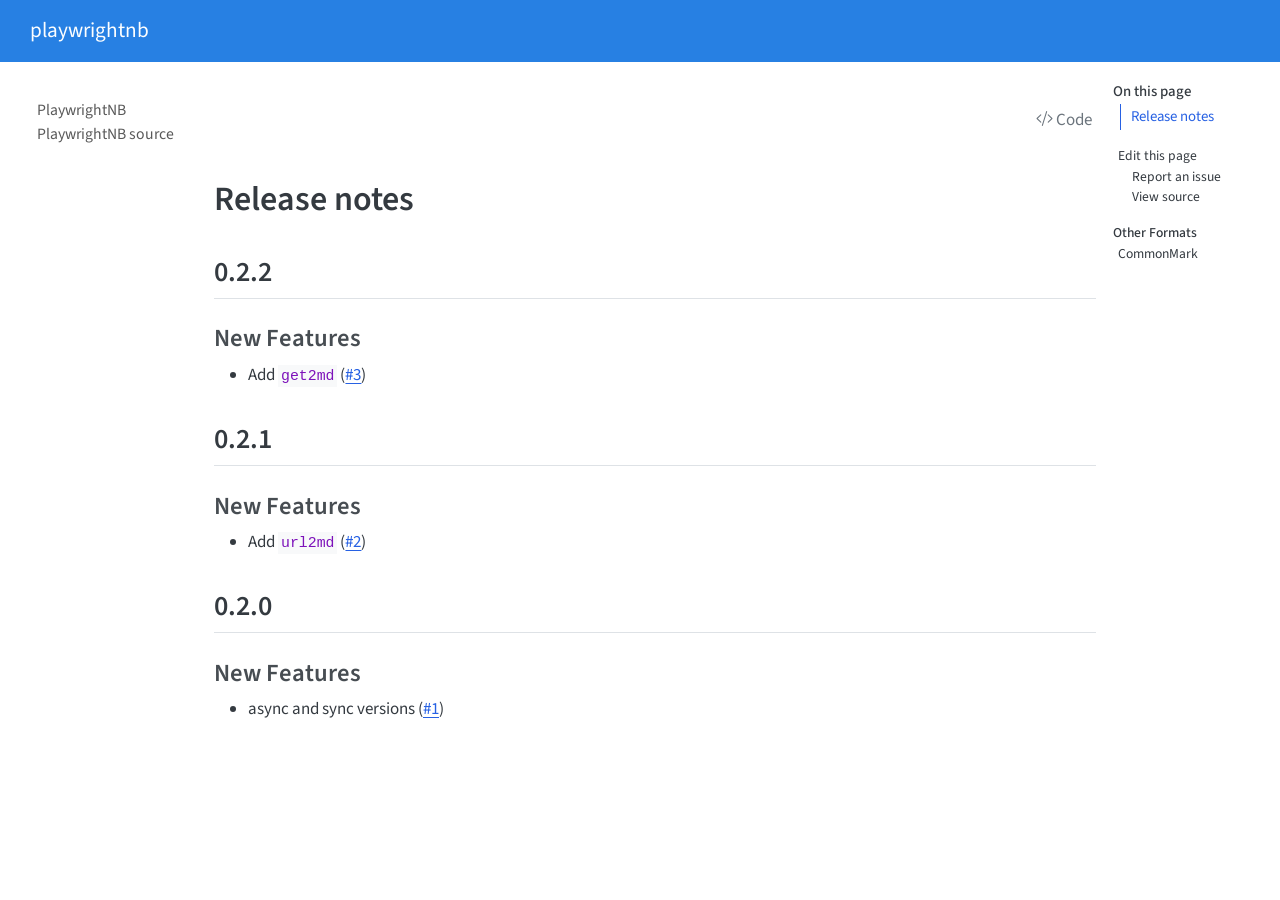
==== CHANGELOG.html @ 42492f3f "deploy: 19e2f36ad8c1bebeb4b57c2accc794d72fdf9769" ====
<!DOCTYPE html>
<html xmlns="http://www.w3.org/1999/xhtml" lang="en" xml:lang="en"><head>

<meta charset="utf-8">
<meta name="generator" content="quarto-1.5.57">

<meta name="viewport" content="width=device-width, initial-scale=1.0, user-scalable=yes">


<title>changelog – playwrightnb</title>
<style>
code{white-space: pre-wrap;}
span.smallcaps{font-variant: small-caps;}
div.columns{display: flex; gap: min(4vw, 1.5em);}
div.column{flex: auto; overflow-x: auto;}
div.hanging-indent{margin-left: 1.5em; text-indent: -1.5em;}
ul.task-list{list-style: none;}
ul.task-list li input[type="checkbox"] {
  width: 0.8em;
  margin: 0 0.8em 0.2em -1em; /* quarto-specific, see https://github.com/quarto-dev/quarto-cli/issues/4556 */ 
  vertical-align: middle;
}
/* CSS for syntax highlighting */
pre > code.sourceCode { white-space: pre; position: relative; }
pre > code.sourceCode > span { line-height: 1.25; }
pre > code.sourceCode > span:empty { height: 1.2em; }
.sourceCode { overflow: visible; }
code.sourceCode > span { color: inherit; text-decoration: inherit; }
div.sourceCode { margin: 1em 0; }
pre.sourceCode { margin: 0; }
@media screen {
div.sourceCode { overflow: auto; }
}
@media print {
pre > code.sourceCode { white-space: pre-wrap; }
pre > code.sourceCode > span { display: inline-block; text-indent: -5em; padding-left: 5em; }
}
pre.numberSource code
  { counter-reset: source-line 0; }
pre.numberSource code > span
  { position: relative; left: -4em; counter-increment: source-line; }
pre.numberSource code > span > a:first-child::before
  { content: counter(source-line);
    position: relative; left: -1em; text-align: right; vertical-align: baseline;
    border: none; display: inline-block;
    -webkit-touch-callout: none; -webkit-user-select: none;
    -khtml-user-select: none; -moz-user-select: none;
    -ms-user-select: none; user-select: none;
    padding: 0 4px; width: 4em;
  }
pre.numberSource { margin-left: 3em;  padding-left: 4px; }
div.sourceCode
  {   }
@media screen {
pre > code.sourceCode > span > a:first-child::before { text-decoration: underline; }
}
</style>


<script src="site_libs/quarto-nav/quarto-nav.js"></script>
<script src="site_libs/quarto-nav/headroom.min.js"></script>
<script src="site_libs/clipboard/clipboard.min.js"></script>
<script src="site_libs/quarto-search/autocomplete.umd.js"></script>
<script src="site_libs/quarto-search/fuse.min.js"></script>
<script src="site_libs/quarto-search/quarto-search.js"></script>
<meta name="quarto:offset" content="./">
<script src="site_libs/quarto-html/quarto.js"></script>
<script src="site_libs/quarto-html/popper.min.js"></script>
<script src="site_libs/quarto-html/tippy.umd.min.js"></script>
<script src="site_libs/quarto-html/anchor.min.js"></script>
<link href="site_libs/quarto-html/tippy.css" rel="stylesheet">
<link href="site_libs/quarto-html/quarto-syntax-highlighting.css" rel="stylesheet" id="quarto-text-highlighting-styles">
<script src="site_libs/bootstrap/bootstrap.min.js"></script>
<link href="site_libs/bootstrap/bootstrap-icons.css" rel="stylesheet">
<link href="site_libs/bootstrap/bootstrap.min.css" rel="stylesheet" id="quarto-bootstrap" data-mode="light">
<script id="quarto-search-options" type="application/json">{
  "location": "navbar",
  "copy-button": false,
  "collapse-after": 3,
  "panel-placement": "end",
  "type": "overlay",
  "limit": 50,
  "keyboard-shortcut": [
    "f",
    "/",
    "s"
  ],
  "show-item-context": false,
  "language": {
    "search-no-results-text": "No results",
    "search-matching-documents-text": "matching documents",
    "search-copy-link-title": "Copy link to search",
    "search-hide-matches-text": "Hide additional matches",
    "search-more-match-text": "more match in this document",
    "search-more-matches-text": "more matches in this document",
    "search-clear-button-title": "Clear",
    "search-text-placeholder": "",
    "search-detached-cancel-button-title": "Cancel",
    "search-submit-button-title": "Submit",
    "search-label": "Search"
  }
}</script>


<link rel="stylesheet" href="styles.css">
<meta property="og:title" content="playwrightnb">
<meta property="og:site_name" content="playwrightnb">
<meta name="twitter:title" content="playwrightnb">
<meta name="twitter:creator" content="@jeremyphoward">
<meta name="twitter:site" content="@jeremyphoward">
<meta name="twitter:card" content="summary">
</head>

<body class="nav-sidebar floating nav-fixed">

<div id="quarto-search-results"></div>
  <header id="quarto-header" class="headroom fixed-top">
    <nav class="navbar navbar-expand-lg " data-bs-theme="dark">
      <div class="navbar-container container-fluid">
      <div class="navbar-brand-container mx-auto">
    <a class="navbar-brand" href="./index.html">
    <span class="navbar-title">playwrightnb</span>
    </a>
  </div>
            <div id="quarto-search" class="" title="Search"></div>
          <button class="navbar-toggler" type="button" data-bs-toggle="collapse" data-bs-target="#navbarCollapse" aria-controls="navbarCollapse" role="menu" aria-expanded="false" aria-label="Toggle navigation" onclick="if (window.quartoToggleHeadroom) { window.quartoToggleHeadroom(); }">
  <span class="navbar-toggler-icon"></span>
</button>
          <div class="collapse navbar-collapse" id="navbarCollapse">
            <ul class="navbar-nav navbar-nav-scroll ms-auto">
  <li class="nav-item compact">
    <a class="nav-link" href="https://github.com/AnswerDotAI/fastlite"> <i class="bi bi-github" role="img" aria-label="GitHub">
</i> 
<span class="menu-text"></span></a>
  </li>  
</ul>
          </div> <!-- /navcollapse -->
            <div class="quarto-navbar-tools">
</div>
      </div> <!-- /container-fluid -->
    </nav>
  <nav class="quarto-secondary-nav">
    <div class="container-fluid d-flex">
      <button type="button" class="quarto-btn-toggle btn" data-bs-toggle="collapse" role="button" data-bs-target=".quarto-sidebar-collapse-item" aria-controls="quarto-sidebar" aria-expanded="false" aria-label="Toggle sidebar navigation" onclick="if (window.quartoToggleHeadroom) { window.quartoToggleHeadroom(); }">
        <i class="bi bi-layout-text-sidebar-reverse"></i>
      </button>
        <nav class="quarto-page-breadcrumbs" aria-label="breadcrumb"><ol class="breadcrumb"></ol></nav>
        <a class="flex-grow-1" role="navigation" data-bs-toggle="collapse" data-bs-target=".quarto-sidebar-collapse-item" aria-controls="quarto-sidebar" aria-expanded="false" aria-label="Toggle sidebar navigation" onclick="if (window.quartoToggleHeadroom) { window.quartoToggleHeadroom(); }">      
        </a>
    </div>
  </nav>
</header>
<!-- content -->
<div id="quarto-content" class="quarto-container page-columns page-rows-contents page-layout-article page-navbar">
<!-- sidebar -->
  <nav id="quarto-sidebar" class="sidebar collapse collapse-horizontal quarto-sidebar-collapse-item sidebar-navigation floating overflow-auto">
    <div class="sidebar-menu-container"> 
    <ul class="list-unstyled mt-1">
        <li class="sidebar-item">
  <div class="sidebar-item-container"> 
  <a href="./index.html" class="sidebar-item-text sidebar-link">
 <span class="menu-text">PlaywrightNB</span></a>
  </div>
</li>
        <li class="sidebar-item">
  <div class="sidebar-item-container"> 
  <a href="./core.html" class="sidebar-item-text sidebar-link">
 <span class="menu-text">PlaywrightNB source</span></a>
  </div>
</li>
    </ul>
    </div>
</nav>
<div id="quarto-sidebar-glass" class="quarto-sidebar-collapse-item" data-bs-toggle="collapse" data-bs-target=".quarto-sidebar-collapse-item"></div>
<!-- margin-sidebar -->
    <div id="quarto-margin-sidebar" class="sidebar margin-sidebar">
        <nav id="TOC" role="doc-toc" class="toc-active">
    <h2 id="toc-title">On this page</h2>
   
  <ul>
  <li><a href="#release-notes" id="toc-release-notes" class="nav-link active" data-scroll-target="#release-notes">Release notes</a>
  <ul class="collapse">
  <li><a href="#section" id="toc-section" class="nav-link" data-scroll-target="#section">0.2.2</a>
  <ul class="collapse">
  <li><a href="#new-features" id="toc-new-features" class="nav-link" data-scroll-target="#new-features">New Features</a></li>
  </ul></li>
  <li><a href="#section-1" id="toc-section-1" class="nav-link" data-scroll-target="#section-1">0.2.1</a>
  <ul class="collapse">
  <li><a href="#new-features-1" id="toc-new-features-1" class="nav-link" data-scroll-target="#new-features-1">New Features</a></li>
  </ul></li>
  <li><a href="#section-2" id="toc-section-2" class="nav-link" data-scroll-target="#section-2">0.2.0</a>
  <ul class="collapse">
  <li><a href="#new-features-2" id="toc-new-features-2" class="nav-link" data-scroll-target="#new-features-2">New Features</a></li>
  </ul></li>
  </ul></li>
  </ul>
<div class="toc-actions"><ul><li><a href="https://github.com/AnswerDotAI/playwrightnb/edit/main/nbs/CHANGELOG.md" class="toc-action"><i class="bi bi-github"></i>Edit this page</a></li><li><a href="https://github.com/AnswerDotAI/playwrightnb/issues/new" class="toc-action"><i class="bi empty"></i>Report an issue</a></li><li><a href="https://github.com/AnswerDotAI/playwrightnb/blob/main/nbs/CHANGELOG.md" class="toc-action"><i class="bi empty"></i>View source</a></li></ul></div><div class="quarto-alternate-formats"><h2>Other Formats</h2><ul><li><a href="CHANGELOG-commonmark.md"><i class="bi bi-file-code"></i>CommonMark</a></li></ul></div></nav>
    </div>
<!-- main -->
<main class="content" id="quarto-document-content"><div class="quarto-title-block"><div class="quarto-title-tools-only"><h1></h1><button type="button" class="btn code-tools-button" id="quarto-code-tools-source"><i class="bi"></i> Code</button></div></div>




<section id="release-notes" class="level1">
<h1>Release notes</h1>
<!-- do not remove -->
<section id="section" class="level2">
<h2 class="anchored" data-anchor-id="section">0.2.2</h2>
<section id="new-features" class="level3">
<h3 class="anchored" data-anchor-id="new-features">New Features</h3>
<ul>
<li>Add <code>get2md</code> (<a href="https://github.com/AnswerDotAI/playwrightnb/issues/3">#3</a>)</li>
</ul>
</section>
</section>
<section id="section-1" class="level2">
<h2 class="anchored" data-anchor-id="section-1">0.2.1</h2>
<section id="new-features-1" class="level3">
<h3 class="anchored" data-anchor-id="new-features-1">New Features</h3>
<ul>
<li>Add <code>url2md</code> (<a href="https://github.com/AnswerDotAI/playwrightnb/issues/2">#2</a>)</li>
</ul>
</section>
</section>
<section id="section-2" class="level2">
<h2 class="anchored" data-anchor-id="section-2">0.2.0</h2>
<section id="new-features-2" class="level3">
<h3 class="anchored" data-anchor-id="new-features-2">New Features</h3>
<ul>
<li>async and sync versions (<a href="https://github.com/AnswerDotAI/playwrightnb/issues/1">#1</a>)</li>
</ul>


<!-- -->

</section>
</section>
</section>

</main> <!-- /main -->
<script id="quarto-html-after-body" type="application/javascript">
window.document.addEventListener("DOMContentLoaded", function (event) {
  const toggleBodyColorMode = (bsSheetEl) => {
    const mode = bsSheetEl.getAttribute("data-mode");
    const bodyEl = window.document.querySelector("body");
    if (mode === "dark") {
      bodyEl.classList.add("quarto-dark");
      bodyEl.classList.remove("quarto-light");
    } else {
      bodyEl.classList.add("quarto-light");
      bodyEl.classList.remove("quarto-dark");
    }
  }
  const toggleBodyColorPrimary = () => {
    const bsSheetEl = window.document.querySelector("link#quarto-bootstrap");
    if (bsSheetEl) {
      toggleBodyColorMode(bsSheetEl);
    }
  }
  toggleBodyColorPrimary();  
  const icon = "";
  const anchorJS = new window.AnchorJS();
  anchorJS.options = {
    placement: 'right',
    icon: icon
  };
  anchorJS.add('.anchored');
  const isCodeAnnotation = (el) => {
    for (const clz of el.classList) {
      if (clz.startsWith('code-annotation-')) {                     
        return true;
      }
    }
    return false;
  }
  const onCopySuccess = function(e) {
    // button target
    const button = e.trigger;
    // don't keep focus
    button.blur();
    // flash "checked"
    button.classList.add('code-copy-button-checked');
    var currentTitle = button.getAttribute("title");
    button.setAttribute("title", "Copied!");
    let tooltip;
    if (window.bootstrap) {
      button.setAttribute("data-bs-toggle", "tooltip");
      button.setAttribute("data-bs-placement", "left");
      button.setAttribute("data-bs-title", "Copied!");
      tooltip = new bootstrap.Tooltip(button, 
        { trigger: "manual", 
          customClass: "code-copy-button-tooltip",
          offset: [0, -8]});
      tooltip.show();    
    }
    setTimeout(function() {
      if (tooltip) {
        tooltip.hide();
        button.removeAttribute("data-bs-title");
        button.removeAttribute("data-bs-toggle");
        button.removeAttribute("data-bs-placement");
      }
      button.setAttribute("title", currentTitle);
      button.classList.remove('code-copy-button-checked');
    }, 1000);
    // clear code selection
    e.clearSelection();
  }
  const getTextToCopy = function(trigger) {
      const codeEl = trigger.previousElementSibling.cloneNode(true);
      for (const childEl of codeEl.children) {
        if (isCodeAnnotation(childEl)) {
          childEl.remove();
        }
      }
      return codeEl.innerText;
  }
  const clipboard = new window.ClipboardJS('.code-copy-button:not([data-in-quarto-modal])', {
    text: getTextToCopy
  });
  clipboard.on('success', onCopySuccess);
  if (window.document.getElementById('quarto-embedded-source-code-modal')) {
    // For code content inside modals, clipBoardJS needs to be initialized with a container option
    // TODO: Check when it could be a function (https://github.com/zenorocha/clipboard.js/issues/860)
    const clipboardModal = new window.ClipboardJS('.code-copy-button[data-in-quarto-modal]', {
      text: getTextToCopy,
      container: window.document.getElementById('quarto-embedded-source-code-modal')
    });
    clipboardModal.on('success', onCopySuccess);
  }
  const viewSource = window.document.getElementById('quarto-view-source') ||
                     window.document.getElementById('quarto-code-tools-source');
  if (viewSource) {
    const sourceUrl = viewSource.getAttribute("data-quarto-source-url");
    viewSource.addEventListener("click", function(e) {
      if (sourceUrl) {
        // rstudio viewer pane
        if (/\bcapabilities=\b/.test(window.location)) {
          window.open(sourceUrl);
        } else {
          window.location.href = sourceUrl;
        }
      } else {
        const modal = new bootstrap.Modal(document.getElementById('quarto-embedded-source-code-modal'));
        modal.show();
      }
      return false;
    });
  }
  function toggleCodeHandler(show) {
    return function(e) {
      const detailsSrc = window.document.querySelectorAll(".cell > details > .sourceCode");
      for (let i=0; i<detailsSrc.length; i++) {
        const details = detailsSrc[i].parentElement;
        if (show) {
          details.open = true;
        } else {
          details.removeAttribute("open");
        }
      }
      const cellCodeDivs = window.document.querySelectorAll(".cell > .sourceCode");
      const fromCls = show ? "hidden" : "unhidden";
      const toCls = show ? "unhidden" : "hidden";
      for (let i=0; i<cellCodeDivs.length; i++) {
        const codeDiv = cellCodeDivs[i];
        if (codeDiv.classList.contains(fromCls)) {
          codeDiv.classList.remove(fromCls);
          codeDiv.classList.add(toCls);
        } 
      }
      return false;
    }
  }
  const hideAllCode = window.document.getElementById("quarto-hide-all-code");
  if (hideAllCode) {
    hideAllCode.addEventListener("click", toggleCodeHandler(false));
  }
  const showAllCode = window.document.getElementById("quarto-show-all-code");
  if (showAllCode) {
    showAllCode.addEventListener("click", toggleCodeHandler(true));
  }
    var localhostRegex = new RegExp(/^(?:http|https):\/\/localhost\:?[0-9]*\//);
    var mailtoRegex = new RegExp(/^mailto:/);
      var filterRegex = new RegExp("https:\/\/AnswerDotAI\.github\.io\/playwrightnb");
    var isInternal = (href) => {
        return filterRegex.test(href) || localhostRegex.test(href) || mailtoRegex.test(href);
    }
    // Inspect non-navigation links and adorn them if external
 	var links = window.document.querySelectorAll('a[href]:not(.nav-link):not(.navbar-brand):not(.toc-action):not(.sidebar-link):not(.sidebar-item-toggle):not(.pagination-link):not(.no-external):not([aria-hidden]):not(.dropdown-item):not(.quarto-navigation-tool):not(.about-link)');
    for (var i=0; i<links.length; i++) {
      const link = links[i];
      if (!isInternal(link.href)) {
        // undo the damage that might have been done by quarto-nav.js in the case of
        // links that we want to consider external
        if (link.dataset.originalHref !== undefined) {
          link.href = link.dataset.originalHref;
        }
      }
    }
  function tippyHover(el, contentFn, onTriggerFn, onUntriggerFn) {
    const config = {
      allowHTML: true,
      maxWidth: 500,
      delay: 100,
      arrow: false,
      appendTo: function(el) {
          return el.parentElement;
      },
      interactive: true,
      interactiveBorder: 10,
      theme: 'quarto',
      placement: 'bottom-start',
    };
    if (contentFn) {
      config.content = contentFn;
    }
    if (onTriggerFn) {
      config.onTrigger = onTriggerFn;
    }
    if (onUntriggerFn) {
      config.onUntrigger = onUntriggerFn;
    }
    window.tippy(el, config); 
  }
  const noterefs = window.document.querySelectorAll('a[role="doc-noteref"]');
  for (var i=0; i<noterefs.length; i++) {
    const ref = noterefs[i];
    tippyHover(ref, function() {
      // use id or data attribute instead here
      let href = ref.getAttribute('data-footnote-href') || ref.getAttribute('href');
      try { href = new URL(href).hash; } catch {}
      const id = href.replace(/^#\/?/, "");
      const note = window.document.getElementById(id);
      if (note) {
        return note.innerHTML;
      } else {
        return "";
      }
    });
  }
  const xrefs = window.document.querySelectorAll('a.quarto-xref');
  const processXRef = (id, note) => {
    // Strip column container classes
    const stripColumnClz = (el) => {
      el.classList.remove("page-full", "page-columns");
      if (el.children) {
        for (const child of el.children) {
          stripColumnClz(child);
        }
      }
    }
    stripColumnClz(note)
    if (id === null || id.startsWith('sec-')) {
      // Special case sections, only their first couple elements
      const container = document.createElement("div");
      if (note.children && note.children.length > 2) {
        container.appendChild(note.children[0].cloneNode(true));
        for (let i = 1; i < note.children.length; i++) {
          const child = note.children[i];
          if (child.tagName === "P" && child.innerText === "") {
            continue;
          } else {
            container.appendChild(child.cloneNode(true));
            break;
          }
        }
        if (window.Quarto?.typesetMath) {
          window.Quarto.typesetMath(container);
        }
        return container.innerHTML
      } else {
        if (window.Quarto?.typesetMath) {
          window.Quarto.typesetMath(note);
        }
        return note.innerHTML;
      }
    } else {
      // Remove any anchor links if they are present
      const anchorLink = note.querySelector('a.anchorjs-link');
      if (anchorLink) {
        anchorLink.remove();
      }
      if (window.Quarto?.typesetMath) {
        window.Quarto.typesetMath(note);
      }
      // TODO in 1.5, we should make sure this works without a callout special case
      if (note.classList.contains("callout")) {
        return note.outerHTML;
      } else {
        return note.innerHTML;
      }
    }
  }
  for (var i=0; i<xrefs.length; i++) {
    const xref = xrefs[i];
    tippyHover(xref, undefined, function(instance) {
      instance.disable();
      let url = xref.getAttribute('href');
      let hash = undefined; 
      if (url.startsWith('#')) {
        hash = url;
      } else {
        try { hash = new URL(url).hash; } catch {}
      }
      if (hash) {
        const id = hash.replace(/^#\/?/, "");
        const note = window.document.getElementById(id);
        if (note !== null) {
          try {
            const html = processXRef(id, note.cloneNode(true));
            instance.setContent(html);
          } finally {
            instance.enable();
            instance.show();
          }
        } else {
          // See if we can fetch this
          fetch(url.split('#')[0])
          .then(res => res.text())
          .then(html => {
            const parser = new DOMParser();
            const htmlDoc = parser.parseFromString(html, "text/html");
            const note = htmlDoc.getElementById(id);
            if (note !== null) {
              const html = processXRef(id, note);
              instance.setContent(html);
            } 
          }).finally(() => {
            instance.enable();
            instance.show();
          });
        }
      } else {
        // See if we can fetch a full url (with no hash to target)
        // This is a special case and we should probably do some content thinning / targeting
        fetch(url)
        .then(res => res.text())
        .then(html => {
          const parser = new DOMParser();
          const htmlDoc = parser.parseFromString(html, "text/html");
          const note = htmlDoc.querySelector('main.content');
          if (note !== null) {
            // This should only happen for chapter cross references
            // (since there is no id in the URL)
            // remove the first header
            if (note.children.length > 0 && note.children[0].tagName === "HEADER") {
              note.children[0].remove();
            }
            const html = processXRef(null, note);
            instance.setContent(html);
          } 
        }).finally(() => {
          instance.enable();
          instance.show();
        });
      }
    }, function(instance) {
    });
  }
      let selectedAnnoteEl;
      const selectorForAnnotation = ( cell, annotation) => {
        let cellAttr = 'data-code-cell="' + cell + '"';
        let lineAttr = 'data-code-annotation="' +  annotation + '"';
        const selector = 'span[' + cellAttr + '][' + lineAttr + ']';
        return selector;
      }
      const selectCodeLines = (annoteEl) => {
        const doc = window.document;
        const targetCell = annoteEl.getAttribute("data-target-cell");
        const targetAnnotation = annoteEl.getAttribute("data-target-annotation");
        const annoteSpan = window.document.querySelector(selectorForAnnotation(targetCell, targetAnnotation));
        const lines = annoteSpan.getAttribute("data-code-lines").split(",");
        const lineIds = lines.map((line) => {
          return targetCell + "-" + line;
        })
        let top = null;
        let height = null;
        let parent = null;
        if (lineIds.length > 0) {
            //compute the position of the single el (top and bottom and make a div)
            const el = window.document.getElementById(lineIds[0]);
            top = el.offsetTop;
            height = el.offsetHeight;
            parent = el.parentElement.parentElement;
          if (lineIds.length > 1) {
            const lastEl = window.document.getElementById(lineIds[lineIds.length - 1]);
            const bottom = lastEl.offsetTop + lastEl.offsetHeight;
            height = bottom - top;
          }
          if (top !== null && height !== null && parent !== null) {
            // cook up a div (if necessary) and position it 
            let div = window.document.getElementById("code-annotation-line-highlight");
            if (div === null) {
              div = window.document.createElement("div");
              div.setAttribute("id", "code-annotation-line-highlight");
              div.style.position = 'absolute';
              parent.appendChild(div);
            }
            div.style.top = top - 2 + "px";
            div.style.height = height + 4 + "px";
            div.style.left = 0;
            let gutterDiv = window.document.getElementById("code-annotation-line-highlight-gutter");
            if (gutterDiv === null) {
              gutterDiv = window.document.createElement("div");
              gutterDiv.setAttribute("id", "code-annotation-line-highlight-gutter");
              gutterDiv.style.position = 'absolute';
              const codeCell = window.document.getElementById(targetCell);
              const gutter = codeCell.querySelector('.code-annotation-gutter');
              gutter.appendChild(gutterDiv);
            }
            gutterDiv.style.top = top - 2 + "px";
            gutterDiv.style.height = height + 4 + "px";
          }
          selectedAnnoteEl = annoteEl;
        }
      };
      const unselectCodeLines = () => {
        const elementsIds = ["code-annotation-line-highlight", "code-annotation-line-highlight-gutter"];
        elementsIds.forEach((elId) => {
          const div = window.document.getElementById(elId);
          if (div) {
            div.remove();
          }
        });
        selectedAnnoteEl = undefined;
      };
        // Handle positioning of the toggle
    window.addEventListener(
      "resize",
      throttle(() => {
        elRect = undefined;
        if (selectedAnnoteEl) {
          selectCodeLines(selectedAnnoteEl);
        }
      }, 10)
    );
    function throttle(fn, ms) {
    let throttle = false;
    let timer;
      return (...args) => {
        if(!throttle) { // first call gets through
            fn.apply(this, args);
            throttle = true;
        } else { // all the others get throttled
            if(timer) clearTimeout(timer); // cancel #2
            timer = setTimeout(() => {
              fn.apply(this, args);
              timer = throttle = false;
            }, ms);
        }
      };
    }
      // Attach click handler to the DT
      const annoteDls = window.document.querySelectorAll('dt[data-target-cell]');
      for (const annoteDlNode of annoteDls) {
        annoteDlNode.addEventListener('click', (event) => {
          const clickedEl = event.target;
          if (clickedEl !== selectedAnnoteEl) {
            unselectCodeLines();
            const activeEl = window.document.querySelector('dt[data-target-cell].code-annotation-active');
            if (activeEl) {
              activeEl.classList.remove('code-annotation-active');
            }
            selectCodeLines(clickedEl);
            clickedEl.classList.add('code-annotation-active');
          } else {
            // Unselect the line
            unselectCodeLines();
            clickedEl.classList.remove('code-annotation-active');
          }
        });
      }
  const findCites = (el) => {
    const parentEl = el.parentElement;
    if (parentEl) {
      const cites = parentEl.dataset.cites;
      if (cites) {
        return {
          el,
          cites: cites.split(' ')
        };
      } else {
        return findCites(el.parentElement)
      }
    } else {
      return undefined;
    }
  };
  var bibliorefs = window.document.querySelectorAll('a[role="doc-biblioref"]');
  for (var i=0; i<bibliorefs.length; i++) {
    const ref = bibliorefs[i];
    const citeInfo = findCites(ref);
    if (citeInfo) {
      tippyHover(citeInfo.el, function() {
        var popup = window.document.createElement('div');
        citeInfo.cites.forEach(function(cite) {
          var citeDiv = window.document.createElement('div');
          citeDiv.classList.add('hanging-indent');
          citeDiv.classList.add('csl-entry');
          var biblioDiv = window.document.getElementById('ref-' + cite);
          if (biblioDiv) {
            citeDiv.innerHTML = biblioDiv.innerHTML;
          }
          popup.appendChild(citeDiv);
        });
        return popup.innerHTML;
      });
    }
  }
});
</script><div class="modal fade" id="quarto-embedded-source-code-modal" tabindex="-1" aria-labelledby="quarto-embedded-source-code-modal-label" aria-hidden="true"><div class="modal-dialog modal-dialog-scrollable"><div class="modal-content"><div class="modal-header"><h5 class="modal-title" id="quarto-embedded-source-code-modal-label">Source Code</h5><button class="btn-close" data-bs-dismiss="modal"></button></div><div class="modal-body"><div class="">
<div class="sourceCode" id="cb1" data-shortcodes="false"><pre class="sourceCode markdown code-with-copy"><code class="sourceCode markdown"><span id="cb1-1"><a href="#cb1-1" aria-hidden="true" tabindex="-1"></a><span class="fu"># Release notes</span></span>
<span id="cb1-2"><a href="#cb1-2" aria-hidden="true" tabindex="-1"></a></span>
<span id="cb1-3"><a href="#cb1-3" aria-hidden="true" tabindex="-1"></a><span class="co">&lt;!-- do not remove --&gt;</span></span>
<span id="cb1-4"><a href="#cb1-4" aria-hidden="true" tabindex="-1"></a></span>
<span id="cb1-5"><a href="#cb1-5" aria-hidden="true" tabindex="-1"></a><span class="fu">## 0.2.2</span></span>
<span id="cb1-6"><a href="#cb1-6" aria-hidden="true" tabindex="-1"></a></span>
<span id="cb1-7"><a href="#cb1-7" aria-hidden="true" tabindex="-1"></a><span class="fu">### New Features</span></span>
<span id="cb1-8"><a href="#cb1-8" aria-hidden="true" tabindex="-1"></a></span>
<span id="cb1-9"><a href="#cb1-9" aria-hidden="true" tabindex="-1"></a><span class="ss">- </span>Add <span class="in">`get2md`</span> (<span class="co">[</span><span class="ot">#3</span><span class="co">](https://github.com/AnswerDotAI/playwrightnb/issues/3)</span>)</span>
<span id="cb1-10"><a href="#cb1-10" aria-hidden="true" tabindex="-1"></a></span>
<span id="cb1-11"><a href="#cb1-11" aria-hidden="true" tabindex="-1"></a></span>
<span id="cb1-12"><a href="#cb1-12" aria-hidden="true" tabindex="-1"></a><span class="fu">## 0.2.1</span></span>
<span id="cb1-13"><a href="#cb1-13" aria-hidden="true" tabindex="-1"></a></span>
<span id="cb1-14"><a href="#cb1-14" aria-hidden="true" tabindex="-1"></a><span class="fu">### New Features</span></span>
<span id="cb1-15"><a href="#cb1-15" aria-hidden="true" tabindex="-1"></a></span>
<span id="cb1-16"><a href="#cb1-16" aria-hidden="true" tabindex="-1"></a><span class="ss">- </span>Add <span class="in">`url2md`</span> (<span class="co">[</span><span class="ot">#2</span><span class="co">](https://github.com/AnswerDotAI/playwrightnb/issues/2)</span>)</span>
<span id="cb1-17"><a href="#cb1-17" aria-hidden="true" tabindex="-1"></a></span>
<span id="cb1-18"><a href="#cb1-18" aria-hidden="true" tabindex="-1"></a></span>
<span id="cb1-19"><a href="#cb1-19" aria-hidden="true" tabindex="-1"></a><span class="fu">## 0.2.0</span></span>
<span id="cb1-20"><a href="#cb1-20" aria-hidden="true" tabindex="-1"></a></span>
<span id="cb1-21"><a href="#cb1-21" aria-hidden="true" tabindex="-1"></a><span class="fu">### New Features</span></span>
<span id="cb1-22"><a href="#cb1-22" aria-hidden="true" tabindex="-1"></a></span>
<span id="cb1-23"><a href="#cb1-23" aria-hidden="true" tabindex="-1"></a><span class="ss">- </span>async and sync versions (<span class="co">[</span><span class="ot">#1</span><span class="co">](https://github.com/AnswerDotAI/playwrightnb/issues/1)</span>)</span>
<span id="cb1-24"><a href="#cb1-24" aria-hidden="true" tabindex="-1"></a></span></code><button title="Copy to Clipboard" class="code-copy-button" data-in-quarto-modal=""><i class="bi"></i></button></pre></div>
</div></div></div></div></div>
</div> <!-- /content -->




<footer class="footer"><div class="nav-footer"><div class="nav-footer-center"><div class="toc-actions d-sm-block d-md-none"><ul><li><a href="https://github.com/AnswerDotAI/playwrightnb/edit/main/nbs/CHANGELOG.md" class="toc-action"><i class="bi bi-github"></i>Edit this page</a></li><li><a href="https://github.com/AnswerDotAI/playwrightnb/issues/new" class="toc-action"><i class="bi empty"></i>Report an issue</a></li><li><a href="https://github.com/AnswerDotAI/playwrightnb/blob/main/nbs/CHANGELOG.md" class="toc-action"><i class="bi empty"></i>View source</a></li></ul></div></div></div></footer></body></html>
---- site_libs/quarto-html/tippy.css ----
.tippy-box[data-animation=fade][data-state=hidden]{opacity:0}[data-tippy-root]{max-width:calc(100vw - 10px)}.tippy-box{position:relative;background-color:#333;color:#fff;border-radius:4px;font-size:14px;line-height:1.4;white-space:normal;outline:0;transition-property:transform,visibility,opacity}.tippy-box[data-placement^=top]>.tippy-arrow{bottom:0}.tippy-box[data-placement^=top]>.tippy-arrow:before{bottom:-7px;left:0;border-width:8px 8px 0;border-top-color:initial;transform-origin:center top}.tippy-box[data-placement^=bottom]>.tippy-arrow{top:0}.tippy-box[data-placement^=bottom]>.tippy-arrow:before{top:-7px;left:0;border-width:0 8px 8px;border-bottom-color:initial;transform-origin:center bottom}.tippy-box[data-placement^=left]>.tippy-arrow{right:0}.tippy-box[data-placement^=left]>.tippy-arrow:before{border-width:8px 0 8px 8px;border-left-color:initial;right:-7px;transform-origin:center left}.tippy-box[data-placement^=right]>.tippy-arrow{left:0}.tippy-box[data-placement^=right]>.tippy-arrow:before{left:-7px;border-width:8px 8px 8px 0;border-right-color:initial;transform-origin:center right}.tippy-box[data-inertia][data-state=visible]{transition-timing-function:cubic-bezier(.54,1.5,.38,1.11)}.tippy-arrow{width:16px;height:16px;color:#333}.tippy-arrow:before{content:"";position:absolute;border-color:transparent;border-style:solid}.tippy-content{position:relative;padding:5px 9px;z-index:1}
---- site_libs/quarto-html/quarto-syntax-highlighting.css ----
/* quarto syntax highlight colors */
:root {
  --quarto-hl-ot-color: #003B4F;
  --quarto-hl-at-color: #657422;
  --quarto-hl-ss-color: #20794D;
  --quarto-hl-an-color: #5E5E5E;
  --quarto-hl-fu-color: #4758AB;
  --quarto-hl-st-color: #20794D;
  --quarto-hl-cf-color: #003B4F;
  --quarto-hl-op-color: #5E5E5E;
  --quarto-hl-er-color: #AD0000;
  --quarto-hl-bn-color: #AD0000;
  --quarto-hl-al-color: #AD0000;
  --quarto-hl-va-color: #111111;
  --quarto-hl-bu-color: inherit;
  --quarto-hl-ex-color: inherit;
  --quarto-hl-pp-color: #AD0000;
  --quarto-hl-in-color: #5E5E5E;
  --quarto-hl-vs-color: #20794D;
  --quarto-hl-wa-color: #5E5E5E;
  --quarto-hl-do-color: #5E5E5E;
  --quarto-hl-im-color: #00769E;
  --quarto-hl-ch-color: #20794D;
  --quarto-hl-dt-color: #AD0000;
  --quarto-hl-fl-color: #AD0000;
  --quarto-hl-co-color: #5E5E5E;
  --quarto-hl-cv-color: #5E5E5E;
  --quarto-hl-cn-color: #8f5902;
  --quarto-hl-sc-color: #5E5E5E;
  --quarto-hl-dv-color: #AD0000;
  --quarto-hl-kw-color: #003B4F;
}

/* other quarto variables */
:root {
  --quarto-font-monospace: SFMono-Regular, Menlo, Monaco, Consolas, "Liberation Mono", "Courier New", monospace;
}

pre > code.sourceCode > span {
  color: #003B4F;
}

code span {
  color: #003B4F;
}

code.sourceCode > span {
  color: #003B4F;
}

div.sourceCode,
div.sourceCode pre.sourceCode {
  color: #003B4F;
}

code span.ot {
  color: #003B4F;
  font-style: inherit;
}

code span.at {
  color: #657422;
  font-style: inherit;
}

code span.ss {
  color: #20794D;
  font-style: inherit;
}

code span.an {
  color: #5E5E5E;
  font-style: inherit;
}

code span.fu {
  color: #4758AB;
  font-style: inherit;
}

code span.st {
  color: #20794D;
  font-style: inherit;
}

code span.cf {
  color: #003B4F;
  font-weight: bold;
  font-style: inherit;
}

code span.op {
  color: #5E5E5E;
  font-style: inherit;
}

code span.er {
  color: #AD0000;
  font-style: inherit;
}

code span.bn {
  color: #AD0000;
  font-style: inherit;
}

code span.al {
  color: #AD0000;
  font-style: inherit;
}

code span.va {
  color: #111111;
  font-style: inherit;
}

code span.bu {
  font-style: inherit;
}

code span.ex {
  font-style: inherit;
}

code span.pp {
  color: #AD0000;
  font-style: inherit;
}

code span.in {
  color: #5E5E5E;
  font-style: inherit;
}

code span.vs {
  color: #20794D;
  font-style: inherit;
}

code span.wa {
  color: #5E5E5E;
  font-style: italic;
}

code span.do {
  color: #5E5E5E;
  font-style: italic;
}

code span.im {
  color: #00769E;
  font-style: inherit;
}

code span.ch {
  color: #20794D;
  font-style: inherit;
}

code span.dt {
  color: #AD0000;
  font-style: inherit;
}

code span.fl {
  color: #AD0000;
  font-style: inherit;
}

code span.co {
  color: #5E5E5E;
  font-style: inherit;
}

code span.cv {
  color: #5E5E5E;
  font-style: italic;
}

code span.cn {
  color: #8f5902;
  font-style: inherit;
}

code span.sc {
  color: #5E5E5E;
  font-style: inherit;
}

code span.dv {
  color: #AD0000;
  font-style: inherit;
}

code span.kw {
  color: #003B4F;
  font-weight: bold;
  font-style: inherit;
}

.prevent-inlining {
  content: "</";
}

/*# sourceMappingURL=debc5d5d77c3f9108843748ff7464032.css.map */
---- styles.css ----
.cell {
  margin-bottom: 1rem;
}

.cell > .sourceCode {
  margin-bottom: 0;
}

.cell-output > pre {
  margin-bottom: 0;
}

.cell-output > pre, .cell-output > .sourceCode > pre, .cell-output-stdout > pre {
  margin-left: 0.8rem;
  margin-top: 0;
  background: none;
  border-left: 2px solid lightsalmon;
  border-top-left-radius: 0;
  border-top-right-radius: 0;
}

.cell-output > .sourceCode {
  border: none;
}

.cell-output > .sourceCode {
  background: none;
  margin-top: 0;
}

div.description {
  padding-left: 2px;
  padding-top: 5px;
  font-style: italic;
  font-size: 135%;
  opacity: 70%;
}

.retina {
   transform: scale(0.5);
   transform-origin: top left;
 }
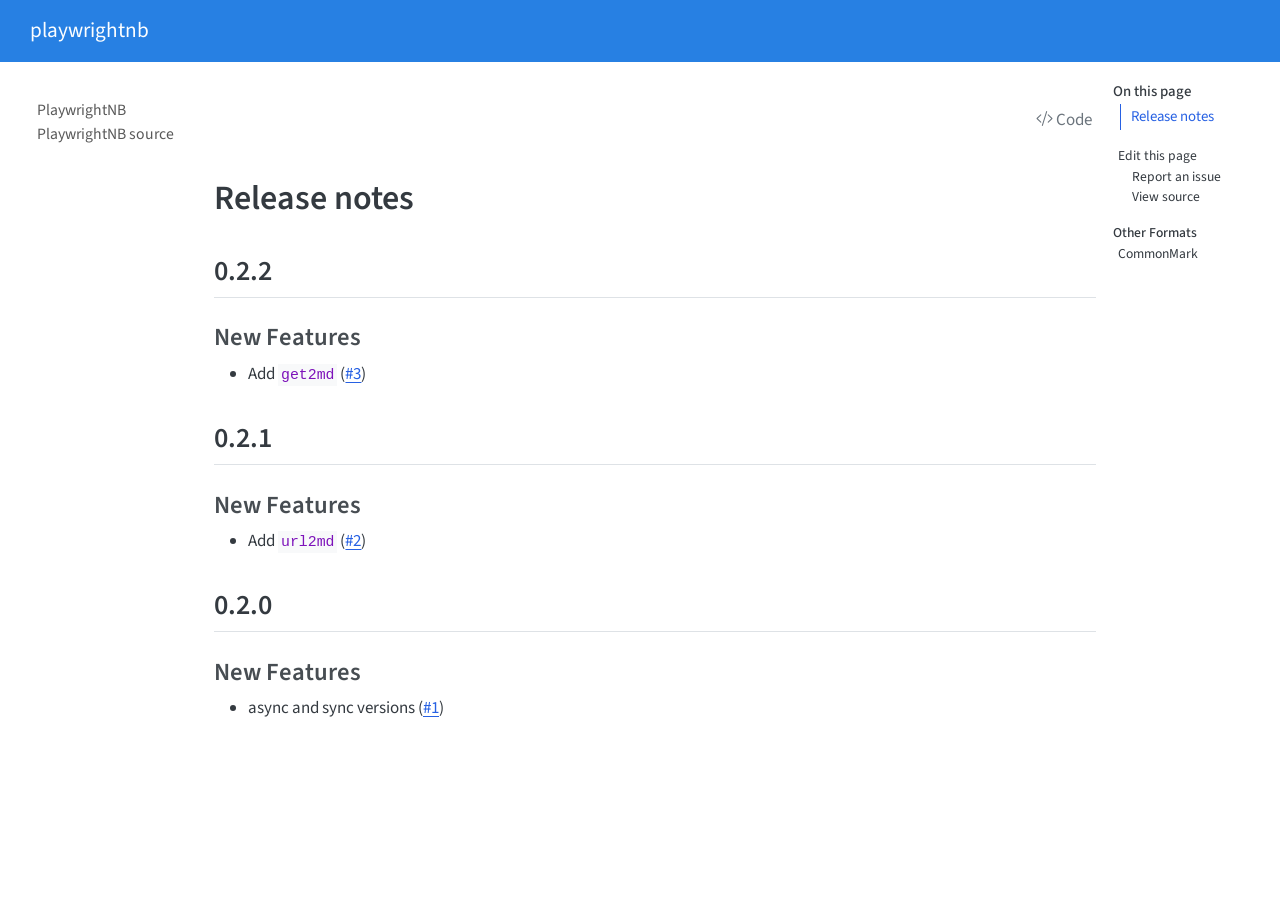
==== commit a80a55d8: "deploy: 966f0232e3176d4936122bee56a81af469cffe26" ====
--- a/CHANGELOG.html
+++ b/CHANGELOG.html
@@ -2,7 +2,7 @@
 <html xmlns="http://www.w3.org/1999/xhtml" lang="en" xml:lang="en"><head>
 
 <meta charset="utf-8">
-<meta name="generator" content="quarto-1.5.57">
+<meta name="generator" content="quarto-1.6.39">
 
 <meta name="viewport" content="width=device-width, initial-scale=1.0, user-scalable=yes">
 
@@ -69,10 +69,10 @@
 <script src="site_libs/quarto-html/tippy.umd.min.js"></script>
 <script src="site_libs/quarto-html/anchor.min.js"></script>
 <link href="site_libs/quarto-html/tippy.css" rel="stylesheet">
-<link href="site_libs/quarto-html/quarto-syntax-highlighting.css" rel="stylesheet" id="quarto-text-highlighting-styles">
+<link href="site_libs/quarto-html/quarto-syntax-highlighting-e26003cea8cd680ca0c55a263523d882.css" rel="stylesheet" id="quarto-text-highlighting-styles">
 <script src="site_libs/bootstrap/bootstrap.min.js"></script>
 <link href="site_libs/bootstrap/bootstrap-icons.css" rel="stylesheet">
-<link href="site_libs/bootstrap/bootstrap.min.css" rel="stylesheet" id="quarto-bootstrap" data-mode="light">
+<link href="site_libs/bootstrap/bootstrap-0c38eea8a5bcddbb0645c6401af41d30.min.css" rel="stylesheet" append-hash="true" id="quarto-bootstrap" data-mode="light">
 <script id="quarto-search-options" type="application/json">{
   "location": "navbar",
   "copy-button": false,
@@ -197,7 +197,7 @@
 <div class="toc-actions"><ul><li><a href="https://github.com/AnswerDotAI/playwrightnb/edit/main/nbs/CHANGELOG.md" class="toc-action"><i class="bi bi-github"></i>Edit this page</a></li><li><a href="https://github.com/AnswerDotAI/playwrightnb/issues/new" class="toc-action"><i class="bi empty"></i>Report an issue</a></li><li><a href="https://github.com/AnswerDotAI/playwrightnb/blob/main/nbs/CHANGELOG.md" class="toc-action"><i class="bi empty"></i>View source</a></li></ul></div><div class="quarto-alternate-formats"><h2>Other Formats</h2><ul><li><a href="CHANGELOG-commonmark.md"><i class="bi bi-file-code"></i>CommonMark</a></li></ul></div></nav>
     </div>
 <!-- main -->
-<main class="content" id="quarto-document-content"><div class="quarto-title-block"><div class="quarto-title-tools-only"><h1></h1><button type="button" class="btn code-tools-button" id="quarto-code-tools-source"><i class="bi"></i> Code</button></div></div>
+<main class="content" id="quarto-document-content"><div class="quarto-title-block"><div class="quarto-title-tools-only"><h1></h1><button type="button" class="btn code-tools-button" id="quarto-code-tools-source"><i class="bi"></i> Code</button></div></div><header id="title-block-header" class="quarto-title-block"></header>
 
 
 
@@ -321,8 +321,6 @@
   });
   clipboard.on('success', onCopySuccess);
   if (window.document.getElementById('quarto-embedded-source-code-modal')) {
-    // For code content inside modals, clipBoardJS needs to be initialized with a container option
-    // TODO: Check when it could be a function (https://github.com/zenorocha/clipboard.js/issues/860)
     const clipboardModal = new window.ClipboardJS('.code-copy-button[data-in-quarto-modal]', {
       text: getTextToCopy,
       container: window.document.getElementById('quarto-embedded-source-code-modal')
@@ -484,7 +482,6 @@
       if (window.Quarto?.typesetMath) {
         window.Quarto.typesetMath(note);
       }
-      // TODO in 1.5, we should make sure this works without a callout special case
       if (note.classList.contains("callout")) {
         return note.outerHTML;
       } else {
--- a/site_libs/quarto-html/quarto-syntax-highlighting-e26003cea8cd680ca0c55a263523d882.css
+++ b/site_libs/quarto-html/quarto-syntax-highlighting-e26003cea8cd680ca0c55a263523d882.css
@@ -0,0 +1,205 @@
+/* quarto syntax highlight colors */
+:root {
+  --quarto-hl-ot-color: #003B4F;
+  --quarto-hl-at-color: #657422;
+  --quarto-hl-ss-color: #20794D;
+  --quarto-hl-an-color: #5E5E5E;
+  --quarto-hl-fu-color: #4758AB;
+  --quarto-hl-st-color: #20794D;
+  --quarto-hl-cf-color: #003B4F;
+  --quarto-hl-op-color: #5E5E5E;
+  --quarto-hl-er-color: #AD0000;
+  --quarto-hl-bn-color: #AD0000;
+  --quarto-hl-al-color: #AD0000;
+  --quarto-hl-va-color: #111111;
+  --quarto-hl-bu-color: inherit;
+  --quarto-hl-ex-color: inherit;
+  --quarto-hl-pp-color: #AD0000;
+  --quarto-hl-in-color: #5E5E5E;
+  --quarto-hl-vs-color: #20794D;
+  --quarto-hl-wa-color: #5E5E5E;
+  --quarto-hl-do-color: #5E5E5E;
+  --quarto-hl-im-color: #00769E;
+  --quarto-hl-ch-color: #20794D;
+  --quarto-hl-dt-color: #AD0000;
+  --quarto-hl-fl-color: #AD0000;
+  --quarto-hl-co-color: #5E5E5E;
+  --quarto-hl-cv-color: #5E5E5E;
+  --quarto-hl-cn-color: #8f5902;
+  --quarto-hl-sc-color: #5E5E5E;
+  --quarto-hl-dv-color: #AD0000;
+  --quarto-hl-kw-color: #003B4F;
+}
+
+/* other quarto variables */
+:root {
+  --quarto-font-monospace: SFMono-Regular, Menlo, Monaco, Consolas, "Liberation Mono", "Courier New", monospace;
+}
+
+pre > code.sourceCode > span {
+  color: #003B4F;
+}
+
+code span {
+  color: #003B4F;
+}
+
+code.sourceCode > span {
+  color: #003B4F;
+}
+
+div.sourceCode,
+div.sourceCode pre.sourceCode {
+  color: #003B4F;
+}
+
+code span.ot {
+  color: #003B4F;
+  font-style: inherit;
+}
+
+code span.at {
+  color: #657422;
+  font-style: inherit;
+}
+
+code span.ss {
+  color: #20794D;
+  font-style: inherit;
+}
+
+code span.an {
+  color: #5E5E5E;
+  font-style: inherit;
+}
+
+code span.fu {
+  color: #4758AB;
+  font-style: inherit;
+}
+
+code span.st {
+  color: #20794D;
+  font-style: inherit;
+}
+
+code span.cf {
+  color: #003B4F;
+  font-weight: bold;
+  font-style: inherit;
+}
+
+code span.op {
+  color: #5E5E5E;
+  font-style: inherit;
+}
+
+code span.er {
+  color: #AD0000;
+  font-style: inherit;
+}
+
+code span.bn {
+  color: #AD0000;
+  font-style: inherit;
+}
+
+code span.al {
+  color: #AD0000;
+  font-style: inherit;
+}
+
+code span.va {
+  color: #111111;
+  font-style: inherit;
+}
+
+code span.bu {
+  font-style: inherit;
+}
+
+code span.ex {
+  font-style: inherit;
+}
+
+code span.pp {
+  color: #AD0000;
+  font-style: inherit;
+}
+
+code span.in {
+  color: #5E5E5E;
+  font-style: inherit;
+}
+
+code span.vs {
+  color: #20794D;
+  font-style: inherit;
+}
+
+code span.wa {
+  color: #5E5E5E;
+  font-style: italic;
+}
+
+code span.do {
+  color: #5E5E5E;
+  font-style: italic;
+}
+
+code span.im {
+  color: #00769E;
+  font-style: inherit;
+}
+
+code span.ch {
+  color: #20794D;
+  font-style: inherit;
+}
+
+code span.dt {
+  color: #AD0000;
+  font-style: inherit;
+}
+
+code span.fl {
+  color: #AD0000;
+  font-style: inherit;
+}
+
+code span.co {
+  color: #5E5E5E;
+  font-style: inherit;
+}
+
+code span.cv {
+  color: #5E5E5E;
+  font-style: italic;
+}
+
+code span.cn {
+  color: #8f5902;
+  font-style: inherit;
+}
+
+code span.sc {
+  color: #5E5E5E;
+  font-style: inherit;
+}
+
+code span.dv {
+  color: #AD0000;
+  font-style: inherit;
+}
+
+code span.kw {
+  color: #003B4F;
+  font-weight: bold;
+  font-style: inherit;
+}
+
+.prevent-inlining {
+  content: "</";
+}
+
+/*# sourceMappingURL=e90e9ab646ea9b1aaa61e089606e0f97.css.map */
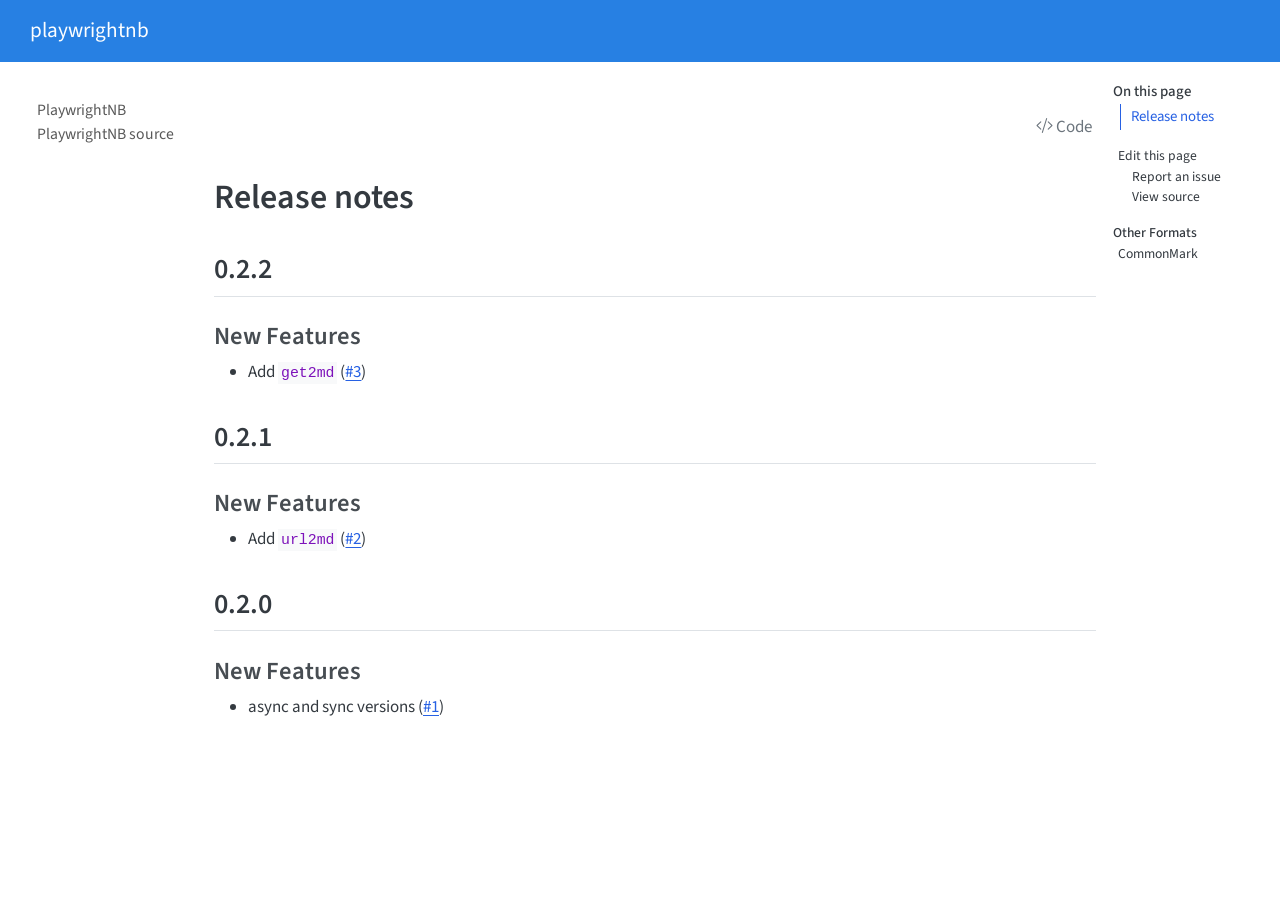
==== commit 5ef99ce1: "deploy: 2ac4d5920ccef747ba9d6ccbf46b6c7c13352b2c" ====
--- a/CHANGELOG.html
+++ b/CHANGELOG.html
@@ -2,7 +2,7 @@
 <html xmlns="http://www.w3.org/1999/xhtml" lang="en" xml:lang="en"><head>
 
 <meta charset="utf-8">
-<meta name="generator" content="quarto-1.6.39">
+<meta name="generator" content="quarto-1.6.42">
 
 <meta name="viewport" content="width=device-width, initial-scale=1.0, user-scalable=yes">
 
@@ -69,10 +69,10 @@
 <script src="site_libs/quarto-html/tippy.umd.min.js"></script>
 <script src="site_libs/quarto-html/anchor.min.js"></script>
 <link href="site_libs/quarto-html/tippy.css" rel="stylesheet">
-<link href="site_libs/quarto-html/quarto-syntax-highlighting-e26003cea8cd680ca0c55a263523d882.css" rel="stylesheet" id="quarto-text-highlighting-styles">
+<link href="site_libs/quarto-html/quarto-syntax-highlighting-2f5df379a58b258e96c21c0638c20c03.css" rel="stylesheet" id="quarto-text-highlighting-styles">
 <script src="site_libs/bootstrap/bootstrap.min.js"></script>
 <link href="site_libs/bootstrap/bootstrap-icons.css" rel="stylesheet">
-<link href="site_libs/bootstrap/bootstrap-0c38eea8a5bcddbb0645c6401af41d30.min.css" rel="stylesheet" append-hash="true" id="quarto-bootstrap" data-mode="light">
+<link href="site_libs/bootstrap/bootstrap-e8debb7c1ec3fc3daa09d2b205e9e74e.min.css" rel="stylesheet" append-hash="true" id="quarto-bootstrap" data-mode="light">
 <script id="quarto-search-options" type="application/json">{
   "location": "navbar",
   "copy-button": false,
@@ -144,7 +144,7 @@
       <button type="button" class="quarto-btn-toggle btn" data-bs-toggle="collapse" role="button" data-bs-target=".quarto-sidebar-collapse-item" aria-controls="quarto-sidebar" aria-expanded="false" aria-label="Toggle sidebar navigation" onclick="if (window.quartoToggleHeadroom) { window.quartoToggleHeadroom(); }">
         <i class="bi bi-layout-text-sidebar-reverse"></i>
       </button>
-        <nav class="quarto-page-breadcrumbs" aria-label="breadcrumb"><ol class="breadcrumb"></ol></nav>
+        <nav class="quarto-page-breadcrumbs" aria-label="breadcrumb"><ol class="breadcrumb"><li class="breadcrumb-item"></li></ol></nav>
         <a class="flex-grow-1" role="navigation" data-bs-toggle="collapse" data-bs-target=".quarto-sidebar-collapse-item" aria-controls="quarto-sidebar" aria-expanded="false" aria-label="Toggle sidebar navigation" onclick="if (window.quartoToggleHeadroom) { window.quartoToggleHeadroom(); }">      
         </a>
     </div>
@@ -197,7 +197,7 @@
 <div class="toc-actions"><ul><li><a href="https://github.com/AnswerDotAI/playwrightnb/edit/main/nbs/CHANGELOG.md" class="toc-action"><i class="bi bi-github"></i>Edit this page</a></li><li><a href="https://github.com/AnswerDotAI/playwrightnb/issues/new" class="toc-action"><i class="bi empty"></i>Report an issue</a></li><li><a href="https://github.com/AnswerDotAI/playwrightnb/blob/main/nbs/CHANGELOG.md" class="toc-action"><i class="bi empty"></i>View source</a></li></ul></div><div class="quarto-alternate-formats"><h2>Other Formats</h2><ul><li><a href="CHANGELOG-commonmark.md"><i class="bi bi-file-code"></i>CommonMark</a></li></ul></div></nav>
     </div>
 <!-- main -->
-<main class="content" id="quarto-document-content"><div class="quarto-title-block"><div class="quarto-title-tools-only"><h1></h1><button type="button" class="btn code-tools-button" id="quarto-code-tools-source"><i class="bi"></i> Code</button></div></div><header id="title-block-header" class="quarto-title-block"></header>
+<main class="content" id="quarto-document-content"><header id="title-block-header" class="quarto-title-block"><h1 class="title display-7"></h1></header><div class="quarto-title-block"><div class="quarto-title-tools-only"><button type="button" class="btn code-tools-button" id="quarto-code-tools-source"><i class="bi"></i> Code</button></div></div>
 
 
 
--- a/site_libs/quarto-html/quarto-syntax-highlighting-2f5df379a58b258e96c21c0638c20c03.css
+++ b/site_libs/quarto-html/quarto-syntax-highlighting-2f5df379a58b258e96c21c0638c20c03.css
@@ -0,0 +1,205 @@
+/* quarto syntax highlight colors */
+:root {
+  --quarto-hl-ot-color: #003B4F;
+  --quarto-hl-at-color: #657422;
+  --quarto-hl-ss-color: #20794D;
+  --quarto-hl-an-color: #5E5E5E;
+  --quarto-hl-fu-color: #4758AB;
+  --quarto-hl-st-color: #20794D;
+  --quarto-hl-cf-color: #003B4F;
+  --quarto-hl-op-color: #5E5E5E;
+  --quarto-hl-er-color: #AD0000;
+  --quarto-hl-bn-color: #AD0000;
+  --quarto-hl-al-color: #AD0000;
+  --quarto-hl-va-color: #111111;
+  --quarto-hl-bu-color: inherit;
+  --quarto-hl-ex-color: inherit;
+  --quarto-hl-pp-color: #AD0000;
+  --quarto-hl-in-color: #5E5E5E;
+  --quarto-hl-vs-color: #20794D;
+  --quarto-hl-wa-color: #5E5E5E;
+  --quarto-hl-do-color: #5E5E5E;
+  --quarto-hl-im-color: #00769E;
+  --quarto-hl-ch-color: #20794D;
+  --quarto-hl-dt-color: #AD0000;
+  --quarto-hl-fl-color: #AD0000;
+  --quarto-hl-co-color: #5E5E5E;
+  --quarto-hl-cv-color: #5E5E5E;
+  --quarto-hl-cn-color: #8f5902;
+  --quarto-hl-sc-color: #5E5E5E;
+  --quarto-hl-dv-color: #AD0000;
+  --quarto-hl-kw-color: #003B4F;
+}
+
+/* other quarto variables */
+:root {
+  --quarto-font-monospace: SFMono-Regular, Menlo, Monaco, Consolas, "Liberation Mono", "Courier New", monospace;
+}
+
+pre > code.sourceCode > span {
+  color: #003B4F;
+}
+
+code span {
+  color: #003B4F;
+}
+
+code.sourceCode > span {
+  color: #003B4F;
+}
+
+div.sourceCode,
+div.sourceCode pre.sourceCode {
+  color: #003B4F;
+}
+
+code span.ot {
+  color: #003B4F;
+  font-style: inherit;
+}
+
+code span.at {
+  color: #657422;
+  font-style: inherit;
+}
+
+code span.ss {
+  color: #20794D;
+  font-style: inherit;
+}
+
+code span.an {
+  color: #5E5E5E;
+  font-style: inherit;
+}
+
+code span.fu {
+  color: #4758AB;
+  font-style: inherit;
+}
+
+code span.st {
+  color: #20794D;
+  font-style: inherit;
+}
+
+code span.cf {
+  color: #003B4F;
+  font-weight: bold;
+  font-style: inherit;
+}
+
+code span.op {
+  color: #5E5E5E;
+  font-style: inherit;
+}
+
+code span.er {
+  color: #AD0000;
+  font-style: inherit;
+}
+
+code span.bn {
+  color: #AD0000;
+  font-style: inherit;
+}
+
+code span.al {
+  color: #AD0000;
+  font-style: inherit;
+}
+
+code span.va {
+  color: #111111;
+  font-style: inherit;
+}
+
+code span.bu {
+  font-style: inherit;
+}
+
+code span.ex {
+  font-style: inherit;
+}
+
+code span.pp {
+  color: #AD0000;
+  font-style: inherit;
+}
+
+code span.in {
+  color: #5E5E5E;
+  font-style: inherit;
+}
+
+code span.vs {
+  color: #20794D;
+  font-style: inherit;
+}
+
+code span.wa {
+  color: #5E5E5E;
+  font-style: italic;
+}
+
+code span.do {
+  color: #5E5E5E;
+  font-style: italic;
+}
+
+code span.im {
+  color: #00769E;
+  font-style: inherit;
+}
+
+code span.ch {
+  color: #20794D;
+  font-style: inherit;
+}
+
+code span.dt {
+  color: #AD0000;
+  font-style: inherit;
+}
+
+code span.fl {
+  color: #AD0000;
+  font-style: inherit;
+}
+
+code span.co {
+  color: #5E5E5E;
+  font-style: inherit;
+}
+
+code span.cv {
+  color: #5E5E5E;
+  font-style: italic;
+}
+
+code span.cn {
+  color: #8f5902;
+  font-style: inherit;
+}
+
+code span.sc {
+  color: #5E5E5E;
+  font-style: inherit;
+}
+
+code span.dv {
+  color: #AD0000;
+  font-style: inherit;
+}
+
+code span.kw {
+  color: #003B4F;
+  font-weight: bold;
+  font-style: inherit;
+}
+
+.prevent-inlining {
+  content: "</";
+}
+
+/*# sourceMappingURL=35eb38a806ee71ea6d2563be2308c832.css.map */
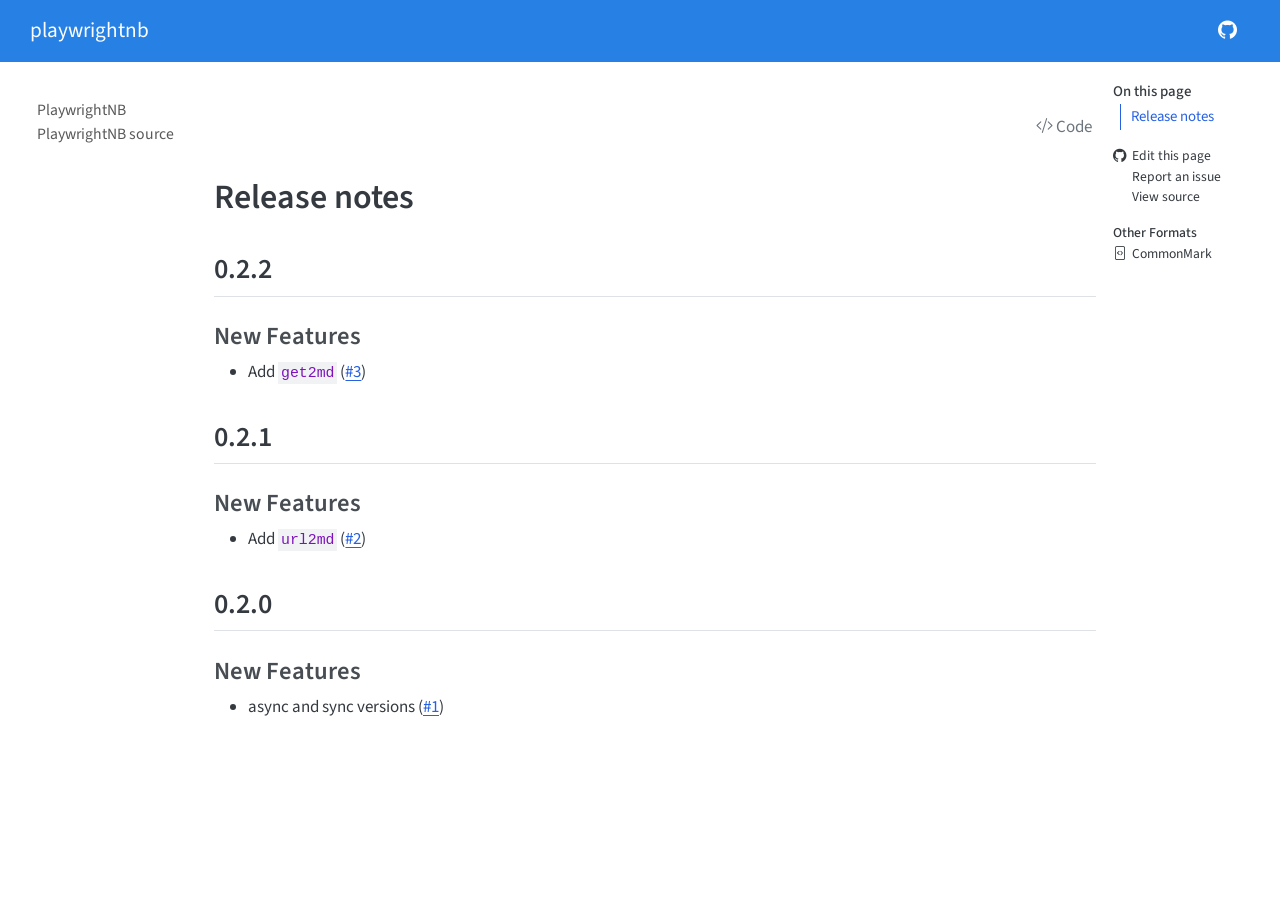
==== commit ee318633: "deploy: 16106e1e3bdadeb69e1003c09464397908fd1b2e" ====
--- a/CHANGELOG.html
+++ b/CHANGELOG.html
@@ -2,7 +2,7 @@
 <html xmlns="http://www.w3.org/1999/xhtml" lang="en" xml:lang="en"><head>
 
 <meta charset="utf-8">
-<meta name="generator" content="quarto-1.6.42">
+<meta name="generator" content="quarto-1.8.27">
 
 <meta name="viewport" content="width=device-width, initial-scale=1.0, user-scalable=yes">
 
@@ -21,8 +21,9 @@
   vertical-align: middle;
 }
 /* CSS for syntax highlighting */
+html { -webkit-text-size-adjust: 100%; }
 pre > code.sourceCode { white-space: pre; position: relative; }
-pre > code.sourceCode > span { line-height: 1.25; }
+pre > code.sourceCode > span { display: inline-block; line-height: 1.25; }
 pre > code.sourceCode > span:empty { height: 1.2em; }
 .sourceCode { overflow: visible; }
 code.sourceCode > span { color: inherit; text-decoration: inherit; }
@@ -33,7 +34,7 @@
 }
 @media print {
 pre > code.sourceCode { white-space: pre-wrap; }
-pre > code.sourceCode > span { display: inline-block; text-indent: -5em; padding-left: 5em; }
+pre > code.sourceCode > span { text-indent: -5em; padding-left: 5em; }
 }
 pre.numberSource code
   { counter-reset: source-line 0; }
@@ -64,15 +65,17 @@
 <script src="site_libs/quarto-search/fuse.min.js"></script>
 <script src="site_libs/quarto-search/quarto-search.js"></script>
 <meta name="quarto:offset" content="./">
-<script src="site_libs/quarto-html/quarto.js"></script>
+<script src="site_libs/quarto-html/quarto.js" type="module"></script>
+<script src="site_libs/quarto-html/tabsets/tabsets.js" type="module"></script>
+<script src="site_libs/quarto-html/axe/axe-check.js" type="module"></script>
 <script src="site_libs/quarto-html/popper.min.js"></script>
 <script src="site_libs/quarto-html/tippy.umd.min.js"></script>
 <script src="site_libs/quarto-html/anchor.min.js"></script>
 <link href="site_libs/quarto-html/tippy.css" rel="stylesheet">
-<link href="site_libs/quarto-html/quarto-syntax-highlighting-2f5df379a58b258e96c21c0638c20c03.css" rel="stylesheet" id="quarto-text-highlighting-styles">
+<link href="site_libs/quarto-html/quarto-syntax-highlighting-ed96de9b727972fe78a7b5d16c58bf87.css" rel="stylesheet" id="quarto-text-highlighting-styles">
 <script src="site_libs/bootstrap/bootstrap.min.js"></script>
 <link href="site_libs/bootstrap/bootstrap-icons.css" rel="stylesheet">
-<link href="site_libs/bootstrap/bootstrap-e8debb7c1ec3fc3daa09d2b205e9e74e.min.css" rel="stylesheet" append-hash="true" id="quarto-bootstrap" data-mode="light">
+<link href="site_libs/bootstrap/bootstrap-3079788b0fb9d9587af933d59c4f2ea1.min.css" rel="stylesheet" append-hash="true" id="quarto-bootstrap" data-mode="light">
 <script id="quarto-search-options" type="application/json">{
   "location": "navbar",
   "copy-button": false,
@@ -111,7 +114,7 @@
 <meta name="twitter:card" content="summary">
 </head>
 
-<body class="nav-sidebar floating nav-fixed">
+<body class="nav-sidebar floating nav-fixed quarto-light">
 
 <div id="quarto-search-results"></div>
   <header id="quarto-header" class="headroom fixed-top">
@@ -240,287 +243,294 @@
 
 </main> <!-- /main -->
 <script id="quarto-html-after-body" type="application/javascript">
-window.document.addEventListener("DOMContentLoaded", function (event) {
-  const toggleBodyColorMode = (bsSheetEl) => {
-    const mode = bsSheetEl.getAttribute("data-mode");
-    const bodyEl = window.document.querySelector("body");
-    if (mode === "dark") {
-      bodyEl.classList.add("quarto-dark");
-      bodyEl.classList.remove("quarto-light");
-    } else {
-      bodyEl.classList.add("quarto-light");
-      bodyEl.classList.remove("quarto-dark");
-    }
-  }
-  const toggleBodyColorPrimary = () => {
-    const bsSheetEl = window.document.querySelector("link#quarto-bootstrap");
-    if (bsSheetEl) {
-      toggleBodyColorMode(bsSheetEl);
-    }
-  }
-  toggleBodyColorPrimary();  
-  const icon = "";
-  const anchorJS = new window.AnchorJS();
-  anchorJS.options = {
-    placement: 'right',
-    icon: icon
-  };
-  anchorJS.add('.anchored');
-  const isCodeAnnotation = (el) => {
-    for (const clz of el.classList) {
-      if (clz.startsWith('code-annotation-')) {                     
-        return true;
-      }
-    }
-    return false;
-  }
-  const onCopySuccess = function(e) {
-    // button target
-    const button = e.trigger;
-    // don't keep focus
-    button.blur();
-    // flash "checked"
-    button.classList.add('code-copy-button-checked');
-    var currentTitle = button.getAttribute("title");
-    button.setAttribute("title", "Copied!");
-    let tooltip;
-    if (window.bootstrap) {
-      button.setAttribute("data-bs-toggle", "tooltip");
-      button.setAttribute("data-bs-placement", "left");
-      button.setAttribute("data-bs-title", "Copied!");
-      tooltip = new bootstrap.Tooltip(button, 
-        { trigger: "manual", 
-          customClass: "code-copy-button-tooltip",
-          offset: [0, -8]});
-      tooltip.show();    
-    }
-    setTimeout(function() {
-      if (tooltip) {
-        tooltip.hide();
-        button.removeAttribute("data-bs-title");
-        button.removeAttribute("data-bs-toggle");
-        button.removeAttribute("data-bs-placement");
-      }
-      button.setAttribute("title", currentTitle);
-      button.classList.remove('code-copy-button-checked');
-    }, 1000);
-    // clear code selection
-    e.clearSelection();
-  }
-  const getTextToCopy = function(trigger) {
-      const codeEl = trigger.previousElementSibling.cloneNode(true);
+  window.document.addEventListener("DOMContentLoaded", function (event) {
+    const icon = "";
+    const anchorJS = new window.AnchorJS();
+    anchorJS.options = {
+      placement: 'right',
+      icon: icon
+    };
+    anchorJS.add('.anchored');
+    const isCodeAnnotation = (el) => {
+      for (const clz of el.classList) {
+        if (clz.startsWith('code-annotation-')) {                     
+          return true;
+        }
+      }
+      return false;
+    }
+    const onCopySuccess = function(e) {
+      // button target
+      const button = e.trigger;
+      // don't keep focus
+      button.blur();
+      // flash "checked"
+      button.classList.add('code-copy-button-checked');
+      var currentTitle = button.getAttribute("title");
+      button.setAttribute("title", "Copied!");
+      let tooltip;
+      if (window.bootstrap) {
+        button.setAttribute("data-bs-toggle", "tooltip");
+        button.setAttribute("data-bs-placement", "left");
+        button.setAttribute("data-bs-title", "Copied!");
+        tooltip = new bootstrap.Tooltip(button, 
+          { trigger: "manual", 
+            customClass: "code-copy-button-tooltip",
+            offset: [0, -8]});
+        tooltip.show();    
+      }
+      setTimeout(function() {
+        if (tooltip) {
+          tooltip.hide();
+          button.removeAttribute("data-bs-title");
+          button.removeAttribute("data-bs-toggle");
+          button.removeAttribute("data-bs-placement");
+        }
+        button.setAttribute("title", currentTitle);
+        button.classList.remove('code-copy-button-checked');
+      }, 1000);
+      // clear code selection
+      e.clearSelection();
+    }
+    const getTextToCopy = function(trigger) {
+      const outerScaffold = trigger.parentElement.cloneNode(true);
+      const codeEl = outerScaffold.querySelector('code');
       for (const childEl of codeEl.children) {
         if (isCodeAnnotation(childEl)) {
           childEl.remove();
         }
       }
       return codeEl.innerText;
-  }
-  const clipboard = new window.ClipboardJS('.code-copy-button:not([data-in-quarto-modal])', {
-    text: getTextToCopy
-  });
-  clipboard.on('success', onCopySuccess);
-  if (window.document.getElementById('quarto-embedded-source-code-modal')) {
-    const clipboardModal = new window.ClipboardJS('.code-copy-button[data-in-quarto-modal]', {
-      text: getTextToCopy,
-      container: window.document.getElementById('quarto-embedded-source-code-modal')
+    }
+    const clipboard = new window.ClipboardJS('.code-copy-button:not([data-in-quarto-modal])', {
+      text: getTextToCopy
     });
-    clipboardModal.on('success', onCopySuccess);
-  }
-  const viewSource = window.document.getElementById('quarto-view-source') ||
-                     window.document.getElementById('quarto-code-tools-source');
-  if (viewSource) {
-    const sourceUrl = viewSource.getAttribute("data-quarto-source-url");
-    viewSource.addEventListener("click", function(e) {
-      if (sourceUrl) {
-        // rstudio viewer pane
-        if (/\bcapabilities=\b/.test(window.location)) {
-          window.open(sourceUrl);
+    clipboard.on('success', onCopySuccess);
+    if (window.document.getElementById('quarto-embedded-source-code-modal')) {
+      const clipboardModal = new window.ClipboardJS('.code-copy-button[data-in-quarto-modal]', {
+        text: getTextToCopy,
+        container: window.document.getElementById('quarto-embedded-source-code-modal')
+      });
+      clipboardModal.on('success', onCopySuccess);
+    }
+    const viewSource = window.document.getElementById('quarto-view-source') ||
+                       window.document.getElementById('quarto-code-tools-source');
+    if (viewSource) {
+      const sourceUrl = viewSource.getAttribute("data-quarto-source-url");
+      viewSource.addEventListener("click", function(e) {
+        if (sourceUrl) {
+          // rstudio viewer pane
+          if (/\bcapabilities=\b/.test(window.location)) {
+            window.open(sourceUrl);
+          } else {
+            window.location.href = sourceUrl;
+          }
         } else {
-          window.location.href = sourceUrl;
+          const modal = new bootstrap.Modal(document.getElementById('quarto-embedded-source-code-modal'));
+          modal.show();
+        }
+        return false;
+      });
+    }
+    function toggleCodeHandler(show) {
+      return function(e) {
+        const detailsSrc = window.document.querySelectorAll(".cell > details > .sourceCode");
+        for (let i=0; i<detailsSrc.length; i++) {
+          const details = detailsSrc[i].parentElement;
+          if (show) {
+            details.open = true;
+          } else {
+            details.removeAttribute("open");
+          }
+        }
+        const cellCodeDivs = window.document.querySelectorAll(".cell > .sourceCode");
+        const fromCls = show ? "hidden" : "unhidden";
+        const toCls = show ? "unhidden" : "hidden";
+        for (let i=0; i<cellCodeDivs.length; i++) {
+          const codeDiv = cellCodeDivs[i];
+          if (codeDiv.classList.contains(fromCls)) {
+            codeDiv.classList.remove(fromCls);
+            codeDiv.classList.add(toCls);
+          } 
+        }
+        return false;
+      }
+    }
+    const hideAllCode = window.document.getElementById("quarto-hide-all-code");
+    if (hideAllCode) {
+      hideAllCode.addEventListener("click", toggleCodeHandler(false));
+    }
+    const showAllCode = window.document.getElementById("quarto-show-all-code");
+    if (showAllCode) {
+      showAllCode.addEventListener("click", toggleCodeHandler(true));
+    }
+      var localhostRegex = new RegExp(/^(?:http|https):\/\/localhost\:?[0-9]*\//);
+      var mailtoRegex = new RegExp(/^mailto:/);
+        var filterRegex = new RegExp("https:\/\/AnswerDotAI\.github\.io\/playwrightnb");
+      var isInternal = (href) => {
+          return filterRegex.test(href) || localhostRegex.test(href) || mailtoRegex.test(href);
+      }
+      // Inspect non-navigation links and adorn them if external
+     var links = window.document.querySelectorAll('a[href]:not(.nav-link):not(.navbar-brand):not(.toc-action):not(.sidebar-link):not(.sidebar-item-toggle):not(.pagination-link):not(.no-external):not([aria-hidden]):not(.dropdown-item):not(.quarto-navigation-tool):not(.about-link)');
+      for (var i=0; i<links.length; i++) {
+        const link = links[i];
+        if (!isInternal(link.href)) {
+          // undo the damage that might have been done by quarto-nav.js in the case of
+          // links that we want to consider external
+          if (link.dataset.originalHref !== undefined) {
+            link.href = link.dataset.originalHref;
+          }
+        }
+      }
+    function tippyHover(el, contentFn, onTriggerFn, onUntriggerFn) {
+      const config = {
+        allowHTML: true,
+        maxWidth: 500,
+        delay: 100,
+        arrow: false,
+        appendTo: function(el) {
+            return el.parentElement;
+        },
+        interactive: true,
+        interactiveBorder: 10,
+        theme: 'quarto',
+        placement: 'bottom-start',
+      };
+      if (contentFn) {
+        config.content = contentFn;
+      }
+      if (onTriggerFn) {
+        config.onTrigger = onTriggerFn;
+      }
+      if (onUntriggerFn) {
+        config.onUntrigger = onUntriggerFn;
+      }
+      window.tippy(el, config); 
+    }
+    const noterefs = window.document.querySelectorAll('a[role="doc-noteref"]');
+    for (var i=0; i<noterefs.length; i++) {
+      const ref = noterefs[i];
+      tippyHover(ref, function() {
+        // use id or data attribute instead here
+        let href = ref.getAttribute('data-footnote-href') || ref.getAttribute('href');
+        try { href = new URL(href).hash; } catch {}
+        const id = href.replace(/^#\/?/, "");
+        const note = window.document.getElementById(id);
+        if (note) {
+          return note.innerHTML;
+        } else {
+          return "";
+        }
+      });
+    }
+    const xrefs = window.document.querySelectorAll('a.quarto-xref');
+    const processXRef = (id, note) => {
+      // Strip column container classes
+      const stripColumnClz = (el) => {
+        el.classList.remove("page-full", "page-columns");
+        if (el.children) {
+          for (const child of el.children) {
+            stripColumnClz(child);
+          }
+        }
+      }
+      stripColumnClz(note)
+      if (id === null || id.startsWith('sec-')) {
+        // Special case sections, only their first couple elements
+        const container = document.createElement("div");
+        if (note.children && note.children.length > 2) {
+          container.appendChild(note.children[0].cloneNode(true));
+          for (let i = 1; i < note.children.length; i++) {
+            const child = note.children[i];
+            if (child.tagName === "P" && child.innerText === "") {
+              continue;
+            } else {
+              container.appendChild(child.cloneNode(true));
+              break;
+            }
+          }
+          if (window.Quarto?.typesetMath) {
+            window.Quarto.typesetMath(container);
+          }
+          return container.innerHTML
+        } else {
+          if (window.Quarto?.typesetMath) {
+            window.Quarto.typesetMath(note);
+          }
+          return note.innerHTML;
         }
       } else {
-        const modal = new bootstrap.Modal(document.getElementById('quarto-embedded-source-code-modal'));
-        modal.show();
-      }
-      return false;
-    });
-  }
-  function toggleCodeHandler(show) {
-    return function(e) {
-      const detailsSrc = window.document.querySelectorAll(".cell > details > .sourceCode");
-      for (let i=0; i<detailsSrc.length; i++) {
-        const details = detailsSrc[i].parentElement;
-        if (show) {
-          details.open = true;
-        } else {
-          details.removeAttribute("open");
-        }
-      }
-      const cellCodeDivs = window.document.querySelectorAll(".cell > .sourceCode");
-      const fromCls = show ? "hidden" : "unhidden";
-      const toCls = show ? "unhidden" : "hidden";
-      for (let i=0; i<cellCodeDivs.length; i++) {
-        const codeDiv = cellCodeDivs[i];
-        if (codeDiv.classList.contains(fromCls)) {
-          codeDiv.classList.remove(fromCls);
-          codeDiv.classList.add(toCls);
-        } 
-      }
-      return false;
-    }
-  }
-  const hideAllCode = window.document.getElementById("quarto-hide-all-code");
-  if (hideAllCode) {
-    hideAllCode.addEventListener("click", toggleCodeHandler(false));
-  }
-  const showAllCode = window.document.getElementById("quarto-show-all-code");
-  if (showAllCode) {
-    showAllCode.addEventListener("click", toggleCodeHandler(true));
-  }
-    var localhostRegex = new RegExp(/^(?:http|https):\/\/localhost\:?[0-9]*\//);
-    var mailtoRegex = new RegExp(/^mailto:/);
-      var filterRegex = new RegExp("https:\/\/AnswerDotAI\.github\.io\/playwrightnb");
-    var isInternal = (href) => {
-        return filterRegex.test(href) || localhostRegex.test(href) || mailtoRegex.test(href);
-    }
-    // Inspect non-navigation links and adorn them if external
- 	var links = window.document.querySelectorAll('a[href]:not(.nav-link):not(.navbar-brand):not(.toc-action):not(.sidebar-link):not(.sidebar-item-toggle):not(.pagination-link):not(.no-external):not([aria-hidden]):not(.dropdown-item):not(.quarto-navigation-tool):not(.about-link)');
-    for (var i=0; i<links.length; i++) {
-      const link = links[i];
-      if (!isInternal(link.href)) {
-        // undo the damage that might have been done by quarto-nav.js in the case of
-        // links that we want to consider external
-        if (link.dataset.originalHref !== undefined) {
-          link.href = link.dataset.originalHref;
-        }
-      }
-    }
-  function tippyHover(el, contentFn, onTriggerFn, onUntriggerFn) {
-    const config = {
-      allowHTML: true,
-      maxWidth: 500,
-      delay: 100,
-      arrow: false,
-      appendTo: function(el) {
-          return el.parentElement;
-      },
-      interactive: true,
-      interactiveBorder: 10,
-      theme: 'quarto',
-      placement: 'bottom-start',
-    };
-    if (contentFn) {
-      config.content = contentFn;
-    }
-    if (onTriggerFn) {
-      config.onTrigger = onTriggerFn;
-    }
-    if (onUntriggerFn) {
-      config.onUntrigger = onUntriggerFn;
-    }
-    window.tippy(el, config); 
-  }
-  const noterefs = window.document.querySelectorAll('a[role="doc-noteref"]');
-  for (var i=0; i<noterefs.length; i++) {
-    const ref = noterefs[i];
-    tippyHover(ref, function() {
-      // use id or data attribute instead here
-      let href = ref.getAttribute('data-footnote-href') || ref.getAttribute('href');
-      try { href = new URL(href).hash; } catch {}
-      const id = href.replace(/^#\/?/, "");
-      const note = window.document.getElementById(id);
-      if (note) {
-        return note.innerHTML;
-      } else {
-        return "";
-      }
-    });
-  }
-  const xrefs = window.document.querySelectorAll('a.quarto-xref');
-  const processXRef = (id, note) => {
-    // Strip column container classes
-    const stripColumnClz = (el) => {
-      el.classList.remove("page-full", "page-columns");
-      if (el.children) {
-        for (const child of el.children) {
-          stripColumnClz(child);
-        }
-      }
-    }
-    stripColumnClz(note)
-    if (id === null || id.startsWith('sec-')) {
-      // Special case sections, only their first couple elements
-      const container = document.createElement("div");
-      if (note.children && note.children.length > 2) {
-        container.appendChild(note.children[0].cloneNode(true));
-        for (let i = 1; i < note.children.length; i++) {
-          const child = note.children[i];
-          if (child.tagName === "P" && child.innerText === "") {
-            continue;
-          } else {
-            container.appendChild(child.cloneNode(true));
-            break;
-          }
-        }
-        if (window.Quarto?.typesetMath) {
-          window.Quarto.typesetMath(container);
-        }
-        return container.innerHTML
-      } else {
+        // Remove any anchor links if they are present
+        const anchorLink = note.querySelector('a.anchorjs-link');
+        if (anchorLink) {
+          anchorLink.remove();
+        }
         if (window.Quarto?.typesetMath) {
           window.Quarto.typesetMath(note);
         }
-        return note.innerHTML;
-      }
-    } else {
-      // Remove any anchor links if they are present
-      const anchorLink = note.querySelector('a.anchorjs-link');
-      if (anchorLink) {
-        anchorLink.remove();
-      }
-      if (window.Quarto?.typesetMath) {
-        window.Quarto.typesetMath(note);
-      }
-      if (note.classList.contains("callout")) {
-        return note.outerHTML;
-      } else {
-        return note.innerHTML;
-      }
-    }
-  }
-  for (var i=0; i<xrefs.length; i++) {
-    const xref = xrefs[i];
-    tippyHover(xref, undefined, function(instance) {
-      instance.disable();
-      let url = xref.getAttribute('href');
-      let hash = undefined; 
-      if (url.startsWith('#')) {
-        hash = url;
-      } else {
-        try { hash = new URL(url).hash; } catch {}
-      }
-      if (hash) {
-        const id = hash.replace(/^#\/?/, "");
-        const note = window.document.getElementById(id);
-        if (note !== null) {
-          try {
-            const html = processXRef(id, note.cloneNode(true));
-            instance.setContent(html);
-          } finally {
-            instance.enable();
-            instance.show();
-          }
+        if (note.classList.contains("callout")) {
+          return note.outerHTML;
         } else {
-          // See if we can fetch this
-          fetch(url.split('#')[0])
+          return note.innerHTML;
+        }
+      }
+    }
+    for (var i=0; i<xrefs.length; i++) {
+      const xref = xrefs[i];
+      tippyHover(xref, undefined, function(instance) {
+        instance.disable();
+        let url = xref.getAttribute('href');
+        let hash = undefined; 
+        if (url.startsWith('#')) {
+          hash = url;
+        } else {
+          try { hash = new URL(url).hash; } catch {}
+        }
+        if (hash) {
+          const id = hash.replace(/^#\/?/, "");
+          const note = window.document.getElementById(id);
+          if (note !== null) {
+            try {
+              const html = processXRef(id, note.cloneNode(true));
+              instance.setContent(html);
+            } finally {
+              instance.enable();
+              instance.show();
+            }
+          } else {
+            // See if we can fetch this
+            fetch(url.split('#')[0])
+            .then(res => res.text())
+            .then(html => {
+              const parser = new DOMParser();
+              const htmlDoc = parser.parseFromString(html, "text/html");
+              const note = htmlDoc.getElementById(id);
+              if (note !== null) {
+                const html = processXRef(id, note);
+                instance.setContent(html);
+              } 
+            }).finally(() => {
+              instance.enable();
+              instance.show();
+            });
+          }
+        } else {
+          // See if we can fetch a full url (with no hash to target)
+          // This is a special case and we should probably do some content thinning / targeting
+          fetch(url)
           .then(res => res.text())
           .then(html => {
             const parser = new DOMParser();
             const htmlDoc = parser.parseFromString(html, "text/html");
-            const note = htmlDoc.getElementById(id);
+            const note = htmlDoc.querySelector('main.content');
             if (note !== null) {
-              const html = processXRef(id, note);
+              // This should only happen for chapter cross references
+              // (since there is no id in the URL)
+              // remove the first header
+              if (note.children.length > 0 && note.children[0].tagName === "HEADER") {
+                note.children[0].remove();
+              }
+              const html = processXRef(null, note);
               instance.setContent(html);
             } 
           }).finally(() => {
@@ -528,186 +538,162 @@
             instance.show();
           });
         }
+      }, function(instance) {
+      });
+    }
+        let selectedAnnoteEl;
+        const selectorForAnnotation = ( cell, annotation) => {
+          let cellAttr = 'data-code-cell="' + cell + '"';
+          let lineAttr = 'data-code-annotation="' +  annotation + '"';
+          const selector = 'span[' + cellAttr + '][' + lineAttr + ']';
+          return selector;
+        }
+        const selectCodeLines = (annoteEl) => {
+          const doc = window.document;
+          const targetCell = annoteEl.getAttribute("data-target-cell");
+          const targetAnnotation = annoteEl.getAttribute("data-target-annotation");
+          const annoteSpan = window.document.querySelector(selectorForAnnotation(targetCell, targetAnnotation));
+          const lines = annoteSpan.getAttribute("data-code-lines").split(",");
+          const lineIds = lines.map((line) => {
+            return targetCell + "-" + line;
+          })
+          let top = null;
+          let height = null;
+          let parent = null;
+          if (lineIds.length > 0) {
+              //compute the position of the single el (top and bottom and make a div)
+              const el = window.document.getElementById(lineIds[0]);
+              top = el.offsetTop;
+              height = el.offsetHeight;
+              parent = el.parentElement.parentElement;
+            if (lineIds.length > 1) {
+              const lastEl = window.document.getElementById(lineIds[lineIds.length - 1]);
+              const bottom = lastEl.offsetTop + lastEl.offsetHeight;
+              height = bottom - top;
+            }
+            if (top !== null && height !== null && parent !== null) {
+              // cook up a div (if necessary) and position it 
+              let div = window.document.getElementById("code-annotation-line-highlight");
+              if (div === null) {
+                div = window.document.createElement("div");
+                div.setAttribute("id", "code-annotation-line-highlight");
+                div.style.position = 'absolute';
+                parent.appendChild(div);
+              }
+              div.style.top = top - 2 + "px";
+              div.style.height = height + 4 + "px";
+              div.style.left = 0;
+              let gutterDiv = window.document.getElementById("code-annotation-line-highlight-gutter");
+              if (gutterDiv === null) {
+                gutterDiv = window.document.createElement("div");
+                gutterDiv.setAttribute("id", "code-annotation-line-highlight-gutter");
+                gutterDiv.style.position = 'absolute';
+                const codeCell = window.document.getElementById(targetCell);
+                const gutter = codeCell.querySelector('.code-annotation-gutter');
+                gutter.appendChild(gutterDiv);
+              }
+              gutterDiv.style.top = top - 2 + "px";
+              gutterDiv.style.height = height + 4 + "px";
+            }
+            selectedAnnoteEl = annoteEl;
+          }
+        };
+        const unselectCodeLines = () => {
+          const elementsIds = ["code-annotation-line-highlight", "code-annotation-line-highlight-gutter"];
+          elementsIds.forEach((elId) => {
+            const div = window.document.getElementById(elId);
+            if (div) {
+              div.remove();
+            }
+          });
+          selectedAnnoteEl = undefined;
+        };
+          // Handle positioning of the toggle
+      window.addEventListener(
+        "resize",
+        throttle(() => {
+          elRect = undefined;
+          if (selectedAnnoteEl) {
+            selectCodeLines(selectedAnnoteEl);
+          }
+        }, 10)
+      );
+      function throttle(fn, ms) {
+      let throttle = false;
+      let timer;
+        return (...args) => {
+          if(!throttle) { // first call gets through
+              fn.apply(this, args);
+              throttle = true;
+          } else { // all the others get throttled
+              if(timer) clearTimeout(timer); // cancel #2
+              timer = setTimeout(() => {
+                fn.apply(this, args);
+                timer = throttle = false;
+              }, ms);
+          }
+        };
+      }
+        // Attach click handler to the DT
+        const annoteDls = window.document.querySelectorAll('dt[data-target-cell]');
+        for (const annoteDlNode of annoteDls) {
+          annoteDlNode.addEventListener('click', (event) => {
+            const clickedEl = event.target;
+            if (clickedEl !== selectedAnnoteEl) {
+              unselectCodeLines();
+              const activeEl = window.document.querySelector('dt[data-target-cell].code-annotation-active');
+              if (activeEl) {
+                activeEl.classList.remove('code-annotation-active');
+              }
+              selectCodeLines(clickedEl);
+              clickedEl.classList.add('code-annotation-active');
+            } else {
+              // Unselect the line
+              unselectCodeLines();
+              clickedEl.classList.remove('code-annotation-active');
+            }
+          });
+        }
+    const findCites = (el) => {
+      const parentEl = el.parentElement;
+      if (parentEl) {
+        const cites = parentEl.dataset.cites;
+        if (cites) {
+          return {
+            el,
+            cites: cites.split(' ')
+          };
+        } else {
+          return findCites(el.parentElement)
+        }
       } else {
-        // See if we can fetch a full url (with no hash to target)
-        // This is a special case and we should probably do some content thinning / targeting
-        fetch(url)
-        .then(res => res.text())
-        .then(html => {
-          const parser = new DOMParser();
-          const htmlDoc = parser.parseFromString(html, "text/html");
-          const note = htmlDoc.querySelector('main.content');
-          if (note !== null) {
-            // This should only happen for chapter cross references
-            // (since there is no id in the URL)
-            // remove the first header
-            if (note.children.length > 0 && note.children[0].tagName === "HEADER") {
-              note.children[0].remove();
+        return undefined;
+      }
+    };
+    var bibliorefs = window.document.querySelectorAll('a[role="doc-biblioref"]');
+    for (var i=0; i<bibliorefs.length; i++) {
+      const ref = bibliorefs[i];
+      const citeInfo = findCites(ref);
+      if (citeInfo) {
+        tippyHover(citeInfo.el, function() {
+          var popup = window.document.createElement('div');
+          citeInfo.cites.forEach(function(cite) {
+            var citeDiv = window.document.createElement('div');
+            citeDiv.classList.add('hanging-indent');
+            citeDiv.classList.add('csl-entry');
+            var biblioDiv = window.document.getElementById('ref-' + cite);
+            if (biblioDiv) {
+              citeDiv.innerHTML = biblioDiv.innerHTML;
             }
-            const html = processXRef(null, note);
-            instance.setContent(html);
-          } 
-        }).finally(() => {
-          instance.enable();
-          instance.show();
+            popup.appendChild(citeDiv);
+          });
+          return popup.innerHTML;
         });
       }
-    }, function(instance) {
-    });
-  }
-      let selectedAnnoteEl;
-      const selectorForAnnotation = ( cell, annotation) => {
-        let cellAttr = 'data-code-cell="' + cell + '"';
-        let lineAttr = 'data-code-annotation="' +  annotation + '"';
-        const selector = 'span[' + cellAttr + '][' + lineAttr + ']';
-        return selector;
-      }
-      const selectCodeLines = (annoteEl) => {
-        const doc = window.document;
-        const targetCell = annoteEl.getAttribute("data-target-cell");
-        const targetAnnotation = annoteEl.getAttribute("data-target-annotation");
-        const annoteSpan = window.document.querySelector(selectorForAnnotation(targetCell, targetAnnotation));
-        const lines = annoteSpan.getAttribute("data-code-lines").split(",");
-        const lineIds = lines.map((line) => {
-          return targetCell + "-" + line;
-        })
-        let top = null;
-        let height = null;
-        let parent = null;
-        if (lineIds.length > 0) {
-            //compute the position of the single el (top and bottom and make a div)
-            const el = window.document.getElementById(lineIds[0]);
-            top = el.offsetTop;
-            height = el.offsetHeight;
-            parent = el.parentElement.parentElement;
-          if (lineIds.length > 1) {
-            const lastEl = window.document.getElementById(lineIds[lineIds.length - 1]);
-            const bottom = lastEl.offsetTop + lastEl.offsetHeight;
-            height = bottom - top;
-          }
-          if (top !== null && height !== null && parent !== null) {
-            // cook up a div (if necessary) and position it 
-            let div = window.document.getElementById("code-annotation-line-highlight");
-            if (div === null) {
-              div = window.document.createElement("div");
-              div.setAttribute("id", "code-annotation-line-highlight");
-              div.style.position = 'absolute';
-              parent.appendChild(div);
-            }
-            div.style.top = top - 2 + "px";
-            div.style.height = height + 4 + "px";
-            div.style.left = 0;
-            let gutterDiv = window.document.getElementById("code-annotation-line-highlight-gutter");
-            if (gutterDiv === null) {
-              gutterDiv = window.document.createElement("div");
-              gutterDiv.setAttribute("id", "code-annotation-line-highlight-gutter");
-              gutterDiv.style.position = 'absolute';
-              const codeCell = window.document.getElementById(targetCell);
-              const gutter = codeCell.querySelector('.code-annotation-gutter');
-              gutter.appendChild(gutterDiv);
-            }
-            gutterDiv.style.top = top - 2 + "px";
-            gutterDiv.style.height = height + 4 + "px";
-          }
-          selectedAnnoteEl = annoteEl;
-        }
-      };
-      const unselectCodeLines = () => {
-        const elementsIds = ["code-annotation-line-highlight", "code-annotation-line-highlight-gutter"];
-        elementsIds.forEach((elId) => {
-          const div = window.document.getElementById(elId);
-          if (div) {
-            div.remove();
-          }
-        });
-        selectedAnnoteEl = undefined;
-      };
-        // Handle positioning of the toggle
-    window.addEventListener(
-      "resize",
-      throttle(() => {
-        elRect = undefined;
-        if (selectedAnnoteEl) {
-          selectCodeLines(selectedAnnoteEl);
-        }
-      }, 10)
-    );
-    function throttle(fn, ms) {
-    let throttle = false;
-    let timer;
-      return (...args) => {
-        if(!throttle) { // first call gets through
-            fn.apply(this, args);
-            throttle = true;
-        } else { // all the others get throttled
-            if(timer) clearTimeout(timer); // cancel #2
-            timer = setTimeout(() => {
-              fn.apply(this, args);
-              timer = throttle = false;
-            }, ms);
-        }
-      };
-    }
-      // Attach click handler to the DT
-      const annoteDls = window.document.querySelectorAll('dt[data-target-cell]');
-      for (const annoteDlNode of annoteDls) {
-        annoteDlNode.addEventListener('click', (event) => {
-          const clickedEl = event.target;
-          if (clickedEl !== selectedAnnoteEl) {
-            unselectCodeLines();
-            const activeEl = window.document.querySelector('dt[data-target-cell].code-annotation-active');
-            if (activeEl) {
-              activeEl.classList.remove('code-annotation-active');
-            }
-            selectCodeLines(clickedEl);
-            clickedEl.classList.add('code-annotation-active');
-          } else {
-            // Unselect the line
-            unselectCodeLines();
-            clickedEl.classList.remove('code-annotation-active');
-          }
-        });
-      }
-  const findCites = (el) => {
-    const parentEl = el.parentElement;
-    if (parentEl) {
-      const cites = parentEl.dataset.cites;
-      if (cites) {
-        return {
-          el,
-          cites: cites.split(' ')
-        };
-      } else {
-        return findCites(el.parentElement)
-      }
-    } else {
-      return undefined;
-    }
-  };
-  var bibliorefs = window.document.querySelectorAll('a[role="doc-biblioref"]');
-  for (var i=0; i<bibliorefs.length; i++) {
-    const ref = bibliorefs[i];
-    const citeInfo = findCites(ref);
-    if (citeInfo) {
-      tippyHover(citeInfo.el, function() {
-        var popup = window.document.createElement('div');
-        citeInfo.cites.forEach(function(cite) {
-          var citeDiv = window.document.createElement('div');
-          citeDiv.classList.add('hanging-indent');
-          citeDiv.classList.add('csl-entry');
-          var biblioDiv = window.document.getElementById('ref-' + cite);
-          if (biblioDiv) {
-            citeDiv.innerHTML = biblioDiv.innerHTML;
-          }
-          popup.appendChild(citeDiv);
-        });
-        return popup.innerHTML;
-      });
-    }
-  }
-});
-</script><div class="modal fade" id="quarto-embedded-source-code-modal" tabindex="-1" aria-labelledby="quarto-embedded-source-code-modal-label" aria-hidden="true"><div class="modal-dialog modal-dialog-scrollable"><div class="modal-content"><div class="modal-header"><h5 class="modal-title" id="quarto-embedded-source-code-modal-label">Source Code</h5><button class="btn-close" data-bs-dismiss="modal"></button></div><div class="modal-body"><div class="">
-<div class="sourceCode" id="cb1" data-shortcodes="false"><pre class="sourceCode markdown code-with-copy"><code class="sourceCode markdown"><span id="cb1-1"><a href="#cb1-1" aria-hidden="true" tabindex="-1"></a><span class="fu"># Release notes</span></span>
+    }
+  });
+  </script><div class="modal fade" id="quarto-embedded-source-code-modal" tabindex="-1" aria-labelledby="quarto-embedded-source-code-modal-label" aria-hidden="true"><div class="modal-dialog modal-dialog-scrollable"><div class="modal-content"><div class="modal-header"><h5 class="modal-title" id="quarto-embedded-source-code-modal-label">Source Code</h5><button class="btn-close" data-bs-dismiss="modal"></button></div><div class="modal-body"><div class="">
+<div class="code-copy-outer-scaffold"><div class="sourceCode" id="cb1" data-shortcodes="false"><pre class="sourceCode markdown code-with-copy"><code class="sourceCode markdown"><span id="cb1-1"><a href="#cb1-1" aria-hidden="true" tabindex="-1"></a><span class="fu"># Release notes</span></span>
 <span id="cb1-2"><a href="#cb1-2" aria-hidden="true" tabindex="-1"></a></span>
 <span id="cb1-3"><a href="#cb1-3" aria-hidden="true" tabindex="-1"></a><span class="co">&lt;!-- do not remove --&gt;</span></span>
 <span id="cb1-4"><a href="#cb1-4" aria-hidden="true" tabindex="-1"></a></span>
@@ -730,7 +716,7 @@
 <span id="cb1-21"><a href="#cb1-21" aria-hidden="true" tabindex="-1"></a><span class="fu">### New Features</span></span>
 <span id="cb1-22"><a href="#cb1-22" aria-hidden="true" tabindex="-1"></a></span>
 <span id="cb1-23"><a href="#cb1-23" aria-hidden="true" tabindex="-1"></a><span class="ss">- </span>async and sync versions (<span class="co">[</span><span class="ot">#1</span><span class="co">](https://github.com/AnswerDotAI/playwrightnb/issues/1)</span>)</span>
-<span id="cb1-24"><a href="#cb1-24" aria-hidden="true" tabindex="-1"></a></span></code><button title="Copy to Clipboard" class="code-copy-button" data-in-quarto-modal=""><i class="bi"></i></button></pre></div>
+<span id="cb1-24"><a href="#cb1-24" aria-hidden="true" tabindex="-1"></a></span></code></pre></div><button title="Copy to Clipboard" class="code-copy-button" data-in-quarto-modal=""><i class="bi"></i></button></div>
 </div></div></div></div></div>
 </div> <!-- /content -->
 
--- a/site_libs/quarto-html/quarto-syntax-highlighting-ed96de9b727972fe78a7b5d16c58bf87.css
+++ b/site_libs/quarto-html/quarto-syntax-highlighting-ed96de9b727972fe78a7b5d16c58bf87.css
@@ -0,0 +1,236 @@
+/* quarto syntax highlight colors */
+:root {
+  --quarto-hl-ot-color: #003B4F;
+  --quarto-hl-at-color: #657422;
+  --quarto-hl-ss-color: #20794D;
+  --quarto-hl-an-color: #5E5E5E;
+  --quarto-hl-fu-color: #4758AB;
+  --quarto-hl-st-color: #20794D;
+  --quarto-hl-cf-color: #003B4F;
+  --quarto-hl-op-color: #5E5E5E;
+  --quarto-hl-er-color: #AD0000;
+  --quarto-hl-bn-color: #AD0000;
+  --quarto-hl-al-color: #AD0000;
+  --quarto-hl-va-color: #111111;
+  --quarto-hl-bu-color: inherit;
+  --quarto-hl-ex-color: inherit;
+  --quarto-hl-pp-color: #AD0000;
+  --quarto-hl-in-color: #5E5E5E;
+  --quarto-hl-vs-color: #20794D;
+  --quarto-hl-wa-color: #5E5E5E;
+  --quarto-hl-do-color: #5E5E5E;
+  --quarto-hl-im-color: #00769E;
+  --quarto-hl-ch-color: #20794D;
+  --quarto-hl-dt-color: #AD0000;
+  --quarto-hl-fl-color: #AD0000;
+  --quarto-hl-co-color: #5E5E5E;
+  --quarto-hl-cv-color: #5E5E5E;
+  --quarto-hl-cn-color: #8f5902;
+  --quarto-hl-sc-color: #5E5E5E;
+  --quarto-hl-dv-color: #AD0000;
+  --quarto-hl-kw-color: #003B4F;
+}
+
+/* other quarto variables */
+:root {
+  --quarto-font-monospace: SFMono-Regular, Menlo, Monaco, Consolas, "Liberation Mono", "Courier New", monospace;
+}
+
+/* syntax highlight based on Pandoc's rules */
+pre > code.sourceCode > span {
+  color: #003B4F;
+}
+
+code.sourceCode > span {
+  color: #003B4F;
+}
+
+div.sourceCode,
+div.sourceCode pre.sourceCode {
+  color: #003B4F;
+}
+
+/* Normal */
+code span {
+  color: #003B4F;
+}
+
+/* Alert */
+code span.al {
+  color: #AD0000;
+  font-style: inherit;
+}
+
+/* Annotation */
+code span.an {
+  color: #5E5E5E;
+  font-style: inherit;
+}
+
+/* Attribute */
+code span.at {
+  color: #657422;
+  font-style: inherit;
+}
+
+/* BaseN */
+code span.bn {
+  color: #AD0000;
+  font-style: inherit;
+}
+
+/* BuiltIn */
+code span.bu {
+  font-style: inherit;
+}
+
+/* ControlFlow */
+code span.cf {
+  color: #003B4F;
+  font-weight: bold;
+  font-style: inherit;
+}
+
+/* Char */
+code span.ch {
+  color: #20794D;
+  font-style: inherit;
+}
+
+/* Constant */
+code span.cn {
+  color: #8f5902;
+  font-style: inherit;
+}
+
+/* Comment */
+code span.co {
+  color: #5E5E5E;
+  font-style: inherit;
+}
+
+/* CommentVar */
+code span.cv {
+  color: #5E5E5E;
+  font-style: italic;
+}
+
+/* Documentation */
+code span.do {
+  color: #5E5E5E;
+  font-style: italic;
+}
+
+/* DataType */
+code span.dt {
+  color: #AD0000;
+  font-style: inherit;
+}
+
+/* DecVal */
+code span.dv {
+  color: #AD0000;
+  font-style: inherit;
+}
+
+/* Error */
+code span.er {
+  color: #AD0000;
+  font-style: inherit;
+}
+
+/* Extension */
+code span.ex {
+  font-style: inherit;
+}
+
+/* Float */
+code span.fl {
+  color: #AD0000;
+  font-style: inherit;
+}
+
+/* Function */
+code span.fu {
+  color: #4758AB;
+  font-style: inherit;
+}
+
+/* Import */
+code span.im {
+  color: #00769E;
+  font-style: inherit;
+}
+
+/* Information */
+code span.in {
+  color: #5E5E5E;
+  font-style: inherit;
+}
+
+/* Keyword */
+code span.kw {
+  color: #003B4F;
+  font-weight: bold;
+  font-style: inherit;
+}
+
+/* Operator */
+code span.op {
+  color: #5E5E5E;
+  font-style: inherit;
+}
+
+/* Other */
+code span.ot {
+  color: #003B4F;
+  font-style: inherit;
+}
+
+/* Preprocessor */
+code span.pp {
+  color: #AD0000;
+  font-style: inherit;
+}
+
+/* SpecialChar */
+code span.sc {
+  color: #5E5E5E;
+  font-style: inherit;
+}
+
+/* SpecialString */
+code span.ss {
+  color: #20794D;
+  font-style: inherit;
+}
+
+/* String */
+code span.st {
+  color: #20794D;
+  font-style: inherit;
+}
+
+/* Variable */
+code span.va {
+  color: #111111;
+  font-style: inherit;
+}
+
+/* VerbatimString */
+code span.vs {
+  color: #20794D;
+  font-style: inherit;
+}
+
+/* Warning */
+code span.wa {
+  color: #5E5E5E;
+  font-style: italic;
+}
+
+.prevent-inlining {
+  content: "</";
+}
+
+/*# sourceMappingURL=0920dd6d7437995b8cdf7429764427b1.css.map */
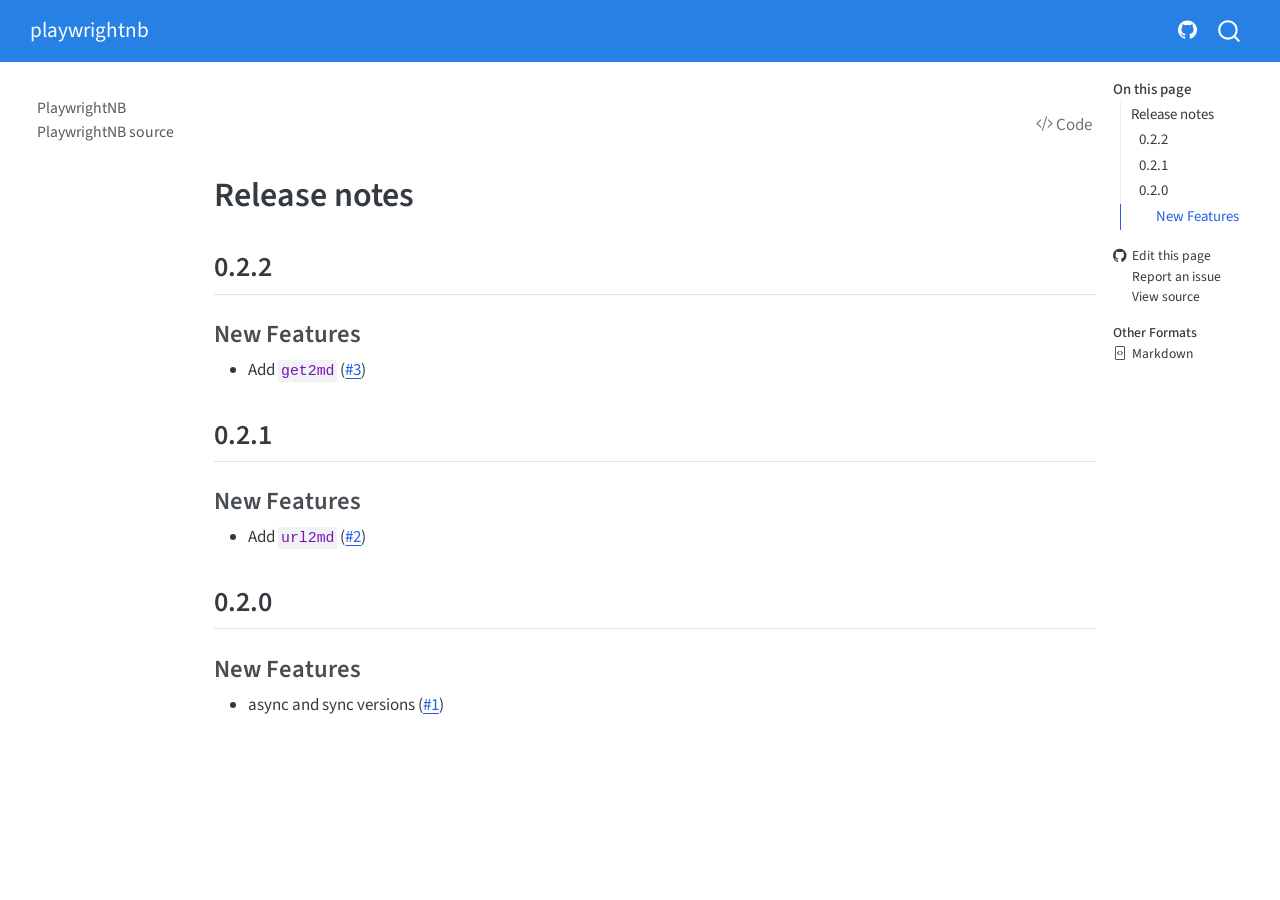
==== commit dc373573: "deploy: 33dd219dd445a2c3bd1093e4432fef2f485d330a" ====
--- a/CHANGELOG.html
+++ b/CHANGELOG.html
@@ -2,17 +2,23 @@
 <html xmlns="http://www.w3.org/1999/xhtml" lang="en" xml:lang="en"><head>
 
 <meta charset="utf-8">
-<meta name="generator" content="quarto-1.8.27">
+<meta name="generator" content="quarto-1.10.18">
 
 <meta name="viewport" content="width=device-width, initial-scale=1.0, user-scalable=yes">
 
 
 <title>changelog – playwrightnb</title>
 <style>
-code{white-space: pre-wrap;}
+/* Default styles provided by pandoc.
+** See https://pandoc.org/MANUAL.html#variables-for-html for config info.
+*/
 span.smallcaps{font-variant: small-caps;}
-div.columns{display: flex; gap: min(4vw, 1.5em);}
-div.column{flex: auto; overflow-x: auto;}
+div.columns{display: flex; gap: 1.5em;}
+div.column{flex: auto;}
+@media screen {
+div.columns{gap: min(4vw, 1.5em);}
+div.column{overflow-x: auto;}
+}
 div.hanging-indent{margin-left: 1.5em; text-indent: -1.5em;}
 ul.task-list{list-style: none;}
 ul.task-list li input[type="checkbox"] {
@@ -67,15 +73,14 @@
 <meta name="quarto:offset" content="./">
 <script src="site_libs/quarto-html/quarto.js" type="module"></script>
 <script src="site_libs/quarto-html/tabsets/tabsets.js" type="module"></script>
-<script src="site_libs/quarto-html/axe/axe-check.js" type="module"></script>
 <script src="site_libs/quarto-html/popper.min.js"></script>
 <script src="site_libs/quarto-html/tippy.umd.min.js"></script>
 <script src="site_libs/quarto-html/anchor.min.js"></script>
 <link href="site_libs/quarto-html/tippy.css" rel="stylesheet">
-<link href="site_libs/quarto-html/quarto-syntax-highlighting-ed96de9b727972fe78a7b5d16c58bf87.css" rel="stylesheet" id="quarto-text-highlighting-styles">
+<link href="site_libs/quarto-html/quarto-syntax-highlighting-64a204ab8560d761af7679ceaba22944.css" rel="stylesheet" id="quarto-text-highlighting-styles">
 <script src="site_libs/bootstrap/bootstrap.min.js"></script>
 <link href="site_libs/bootstrap/bootstrap-icons.css" rel="stylesheet">
-<link href="site_libs/bootstrap/bootstrap-3079788b0fb9d9587af933d59c4f2ea1.min.css" rel="stylesheet" append-hash="true" id="quarto-bootstrap" data-mode="light">
+<link href="site_libs/bootstrap/bootstrap-10e42c19fd36eaea8ba40cee457b419f.min.css" rel="stylesheet" append-hash="true" id="quarto-bootstrap" data-mode="light">
 <script id="quarto-search-options" type="application/json">{
   "location": "navbar",
   "copy-button": false,
@@ -197,7 +202,7 @@
   </ul></li>
   </ul></li>
   </ul>
-<div class="toc-actions"><ul><li><a href="https://github.com/AnswerDotAI/playwrightnb/edit/main/nbs/CHANGELOG.md" class="toc-action"><i class="bi bi-github"></i>Edit this page</a></li><li><a href="https://github.com/AnswerDotAI/playwrightnb/issues/new" class="toc-action"><i class="bi empty"></i>Report an issue</a></li><li><a href="https://github.com/AnswerDotAI/playwrightnb/blob/main/nbs/CHANGELOG.md" class="toc-action"><i class="bi empty"></i>View source</a></li></ul></div><div class="quarto-alternate-formats"><h2>Other Formats</h2><ul><li><a href="CHANGELOG-commonmark.md"><i class="bi bi-file-code"></i>CommonMark</a></li></ul></div></nav>
+<div class="toc-actions"><ul><li><a href="https://github.com/AnswerDotAI/playwrightnb/edit/main/nbs/CHANGELOG.md" class="toc-action"><i class="bi bi-github"></i>Edit this page</a></li><li><a href="https://github.com/AnswerDotAI/playwrightnb/issues/new" class="toc-action"><i class="bi empty"></i>Report an issue</a></li><li><a href="https://github.com/AnswerDotAI/playwrightnb/blob/main/nbs/CHANGELOG.md" class="toc-action"><i class="bi empty"></i>View source</a></li></ul></div><div class="quarto-alternate-formats"><h2>Other Formats</h2><ul><li><a href="CHANGELOG-commonmark.md"><i class="bi bi-file-code"></i>Markdown</a></li></ul></div></nav>
     </div>
 <!-- main -->
 <main class="content" id="quarto-document-content"><header id="title-block-header" class="quarto-title-block"><h1 class="title display-7"></h1></header><div class="quarto-title-block"><div class="quarto-title-tools-only"><button type="button" class="btn code-tools-button" id="quarto-code-tools-source"><i class="bi"></i> Code</button></div></div>
@@ -334,16 +339,16 @@
     }
     function toggleCodeHandler(show) {
       return function(e) {
-        const detailsSrc = window.document.querySelectorAll(".cell > details > .sourceCode");
-        for (let i=0; i<detailsSrc.length; i++) {
-          const details = detailsSrc[i].parentElement;
+        const cellDetails = window.document.querySelectorAll(".cell details.code-fold");
+        for (let i=0; i<cellDetails.length; i++) {
+          const details = cellDetails[i];
           if (show) {
             details.open = true;
           } else {
             details.removeAttribute("open");
           }
         }
-        const cellCodeDivs = window.document.querySelectorAll(".cell > .sourceCode");
+        const cellCodeDivs = window.document.querySelectorAll(".cell div.sourceCode.cell-code");
         const fromCls = show ? "hidden" : "unhidden";
         const toCls = show ? "unhidden" : "hidden";
         for (let i=0; i<cellCodeDivs.length; i++) {
--- a/site_libs/quarto-html/quarto-syntax-highlighting-64a204ab8560d761af7679ceaba22944.css
+++ b/site_libs/quarto-html/quarto-syntax-highlighting-64a204ab8560d761af7679ceaba22944.css
@@ -0,0 +1,236 @@
+/* quarto syntax highlight colors */
+:root {
+  --quarto-hl-ot-color: #003B4F;
+  --quarto-hl-at-color: #657422;
+  --quarto-hl-ss-color: #20794D;
+  --quarto-hl-an-color: #5E5E5E;
+  --quarto-hl-fu-color: #4758AB;
+  --quarto-hl-st-color: #20794D;
+  --quarto-hl-cf-color: #003B4F;
+  --quarto-hl-op-color: #5E5E5E;
+  --quarto-hl-er-color: #AD0000;
+  --quarto-hl-bn-color: #AD0000;
+  --quarto-hl-al-color: #AD0000;
+  --quarto-hl-va-color: #111111;
+  --quarto-hl-bu-color: inherit;
+  --quarto-hl-ex-color: inherit;
+  --quarto-hl-pp-color: #AD0000;
+  --quarto-hl-in-color: #5E5E5E;
+  --quarto-hl-vs-color: #20794D;
+  --quarto-hl-wa-color: #5E5E5E;
+  --quarto-hl-do-color: #5E5E5E;
+  --quarto-hl-im-color: #00769E;
+  --quarto-hl-ch-color: #20794D;
+  --quarto-hl-dt-color: #AD0000;
+  --quarto-hl-fl-color: #AD0000;
+  --quarto-hl-co-color: #5E5E5E;
+  --quarto-hl-cv-color: #5E5E5E;
+  --quarto-hl-cn-color: #8f5902;
+  --quarto-hl-sc-color: #5E5E5E;
+  --quarto-hl-dv-color: #AD0000;
+  --quarto-hl-kw-color: #003B4F;
+}
+
+/* other quarto variables */
+:root {
+  --quarto-font-monospace: SFMono-Regular, Menlo, Monaco, Consolas, "Liberation Mono", "Courier New", monospace;
+}
+
+/* syntax highlight based on Pandoc's rules */
+pre > code.sourceCode > span {
+  color: #003B4F;
+}
+
+code.sourceCode > span {
+  color: #003B4F;
+}
+
+div.sourceCode,
+div.sourceCode pre.sourceCode {
+  color: #003B4F;
+}
+
+/* Normal */
+code span {
+  color: #003B4F;
+}
+
+/* Alert */
+code span.al {
+  color: #AD0000;
+  font-style: inherit;
+}
+
+/* Annotation */
+code span.an {
+  color: #5E5E5E;
+  font-style: inherit;
+}
+
+/* Attribute */
+code span.at {
+  color: #657422;
+  font-style: inherit;
+}
+
+/* BaseN */
+code span.bn {
+  color: #AD0000;
+  font-style: inherit;
+}
+
+/* BuiltIn */
+code span.bu {
+  font-style: inherit;
+}
+
+/* ControlFlow */
+code span.cf {
+  color: #003B4F;
+  font-weight: bold;
+  font-style: inherit;
+}
+
+/* Char */
+code span.ch {
+  color: #20794D;
+  font-style: inherit;
+}
+
+/* Constant */
+code span.cn {
+  color: #8f5902;
+  font-style: inherit;
+}
+
+/* Comment */
+code span.co {
+  color: #5E5E5E;
+  font-style: inherit;
+}
+
+/* CommentVar */
+code span.cv {
+  color: #5E5E5E;
+  font-style: italic;
+}
+
+/* Documentation */
+code span.do {
+  color: #5E5E5E;
+  font-style: italic;
+}
+
+/* DataType */
+code span.dt {
+  color: #AD0000;
+  font-style: inherit;
+}
+
+/* DecVal */
+code span.dv {
+  color: #AD0000;
+  font-style: inherit;
+}
+
+/* Error */
+code span.er {
+  color: #AD0000;
+  font-style: inherit;
+}
+
+/* Extension */
+code span.ex {
+  font-style: inherit;
+}
+
+/* Float */
+code span.fl {
+  color: #AD0000;
+  font-style: inherit;
+}
+
+/* Function */
+code span.fu {
+  color: #4758AB;
+  font-style: inherit;
+}
+
+/* Import */
+code span.im {
+  color: #00769E;
+  font-style: inherit;
+}
+
+/* Information */
+code span.in {
+  color: #5E5E5E;
+  font-style: inherit;
+}
+
+/* Keyword */
+code span.kw {
+  color: #003B4F;
+  font-weight: bold;
+  font-style: inherit;
+}
+
+/* Operator */
+code span.op {
+  color: #5E5E5E;
+  font-style: inherit;
+}
+
+/* Other */
+code span.ot {
+  color: #003B4F;
+  font-style: inherit;
+}
+
+/* Preprocessor */
+code span.pp {
+  color: #AD0000;
+  font-style: inherit;
+}
+
+/* SpecialChar */
+code span.sc {
+  color: #5E5E5E;
+  font-style: inherit;
+}
+
+/* SpecialString */
+code span.ss {
+  color: #20794D;
+  font-style: inherit;
+}
+
+/* String */
+code span.st {
+  color: #20794D;
+  font-style: inherit;
+}
+
+/* Variable */
+code span.va {
+  color: #111111;
+  font-style: inherit;
+}
+
+/* VerbatimString */
+code span.vs {
+  color: #20794D;
+  font-style: inherit;
+}
+
+/* Warning */
+code span.wa {
+  color: #5E5E5E;
+  font-style: italic;
+}
+
+.prevent-inlining {
+  content: "</";
+}
+
+/*# sourceMappingURL=9d8d5bb603a83b8298b89080a598c93b.css.map */
